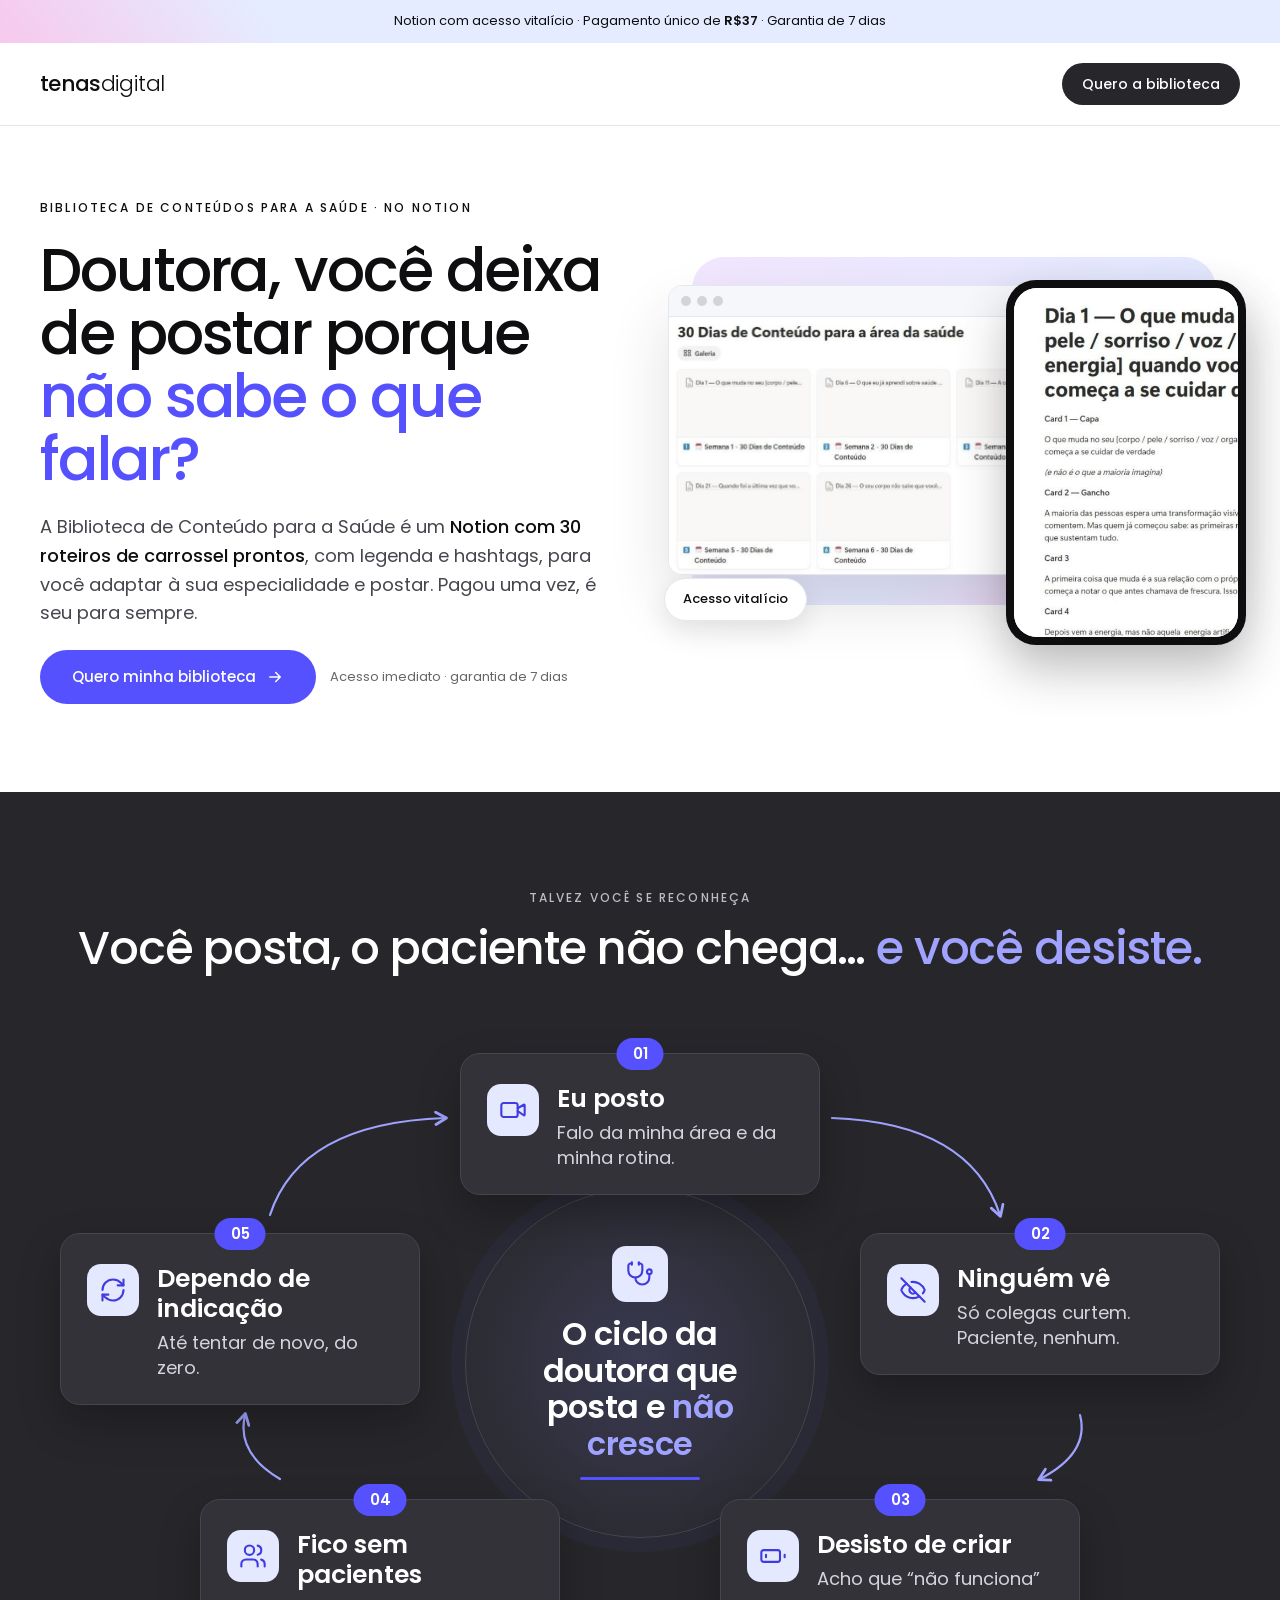
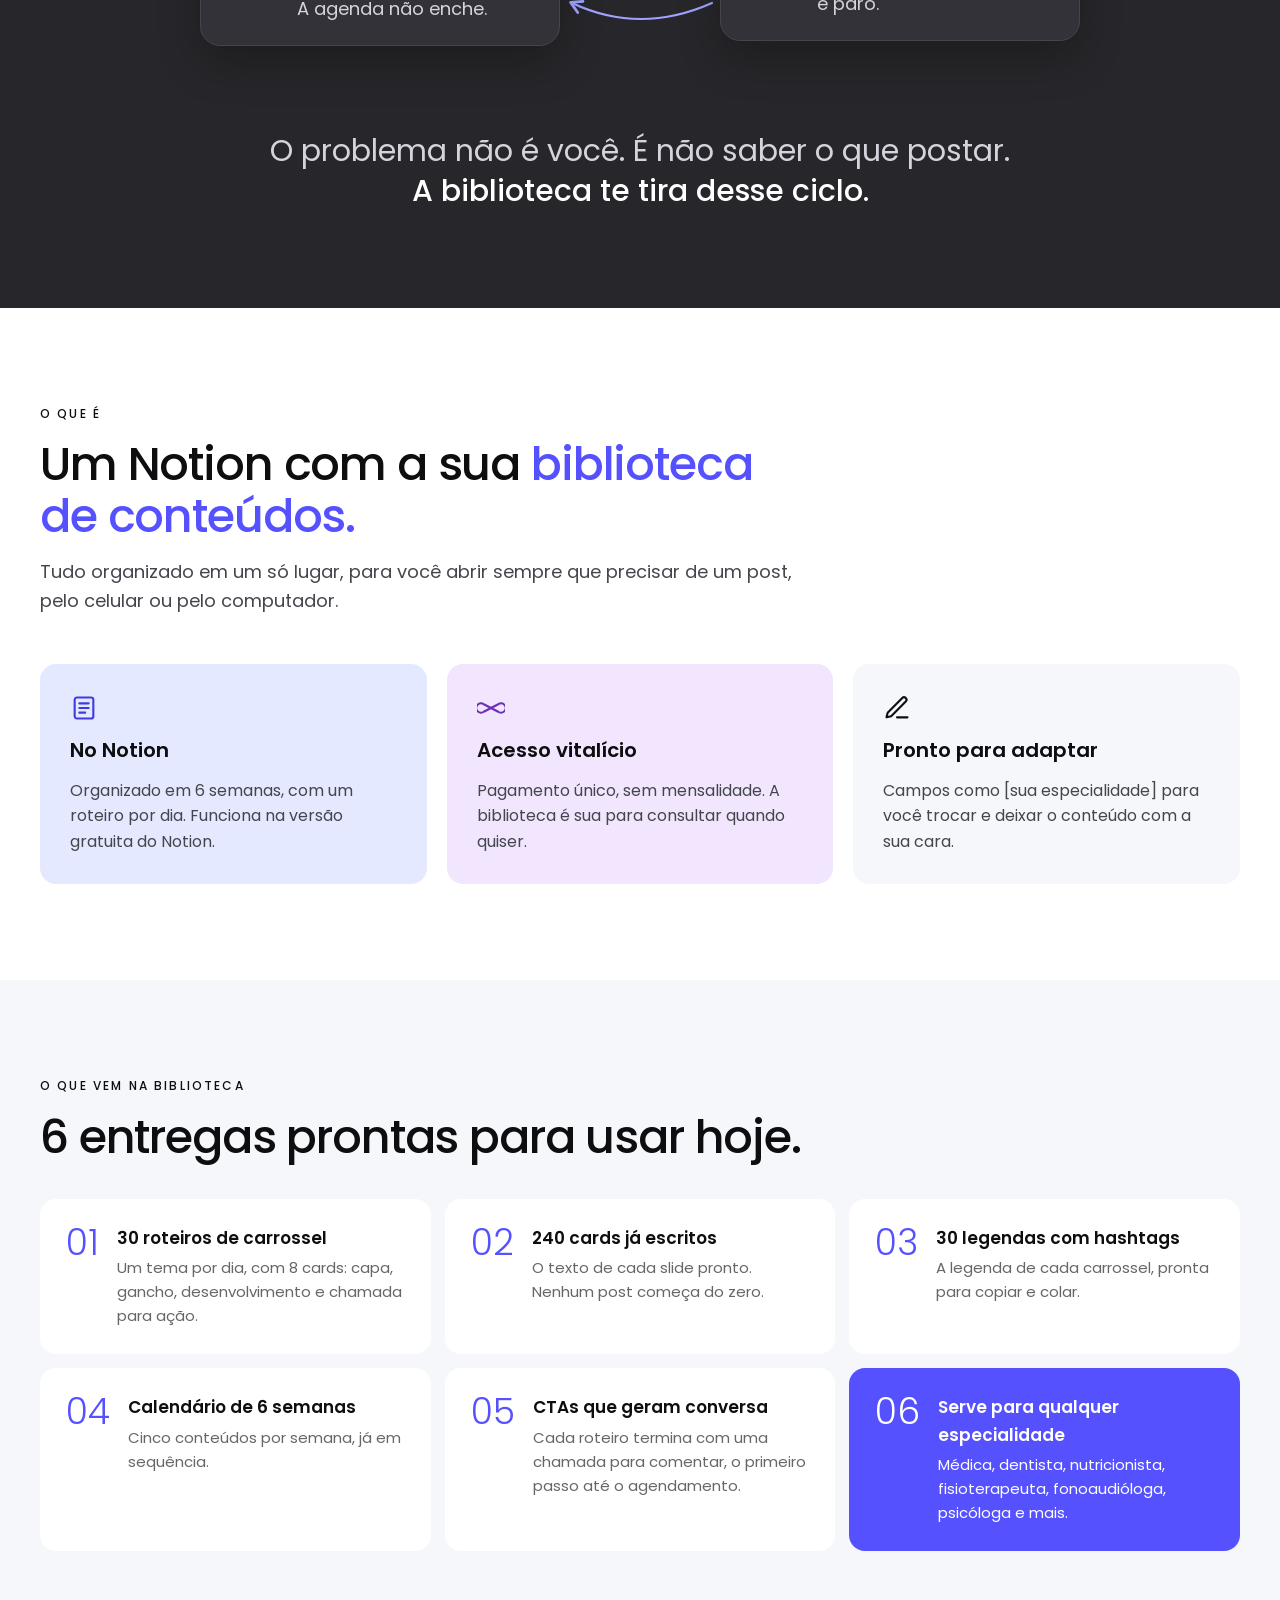
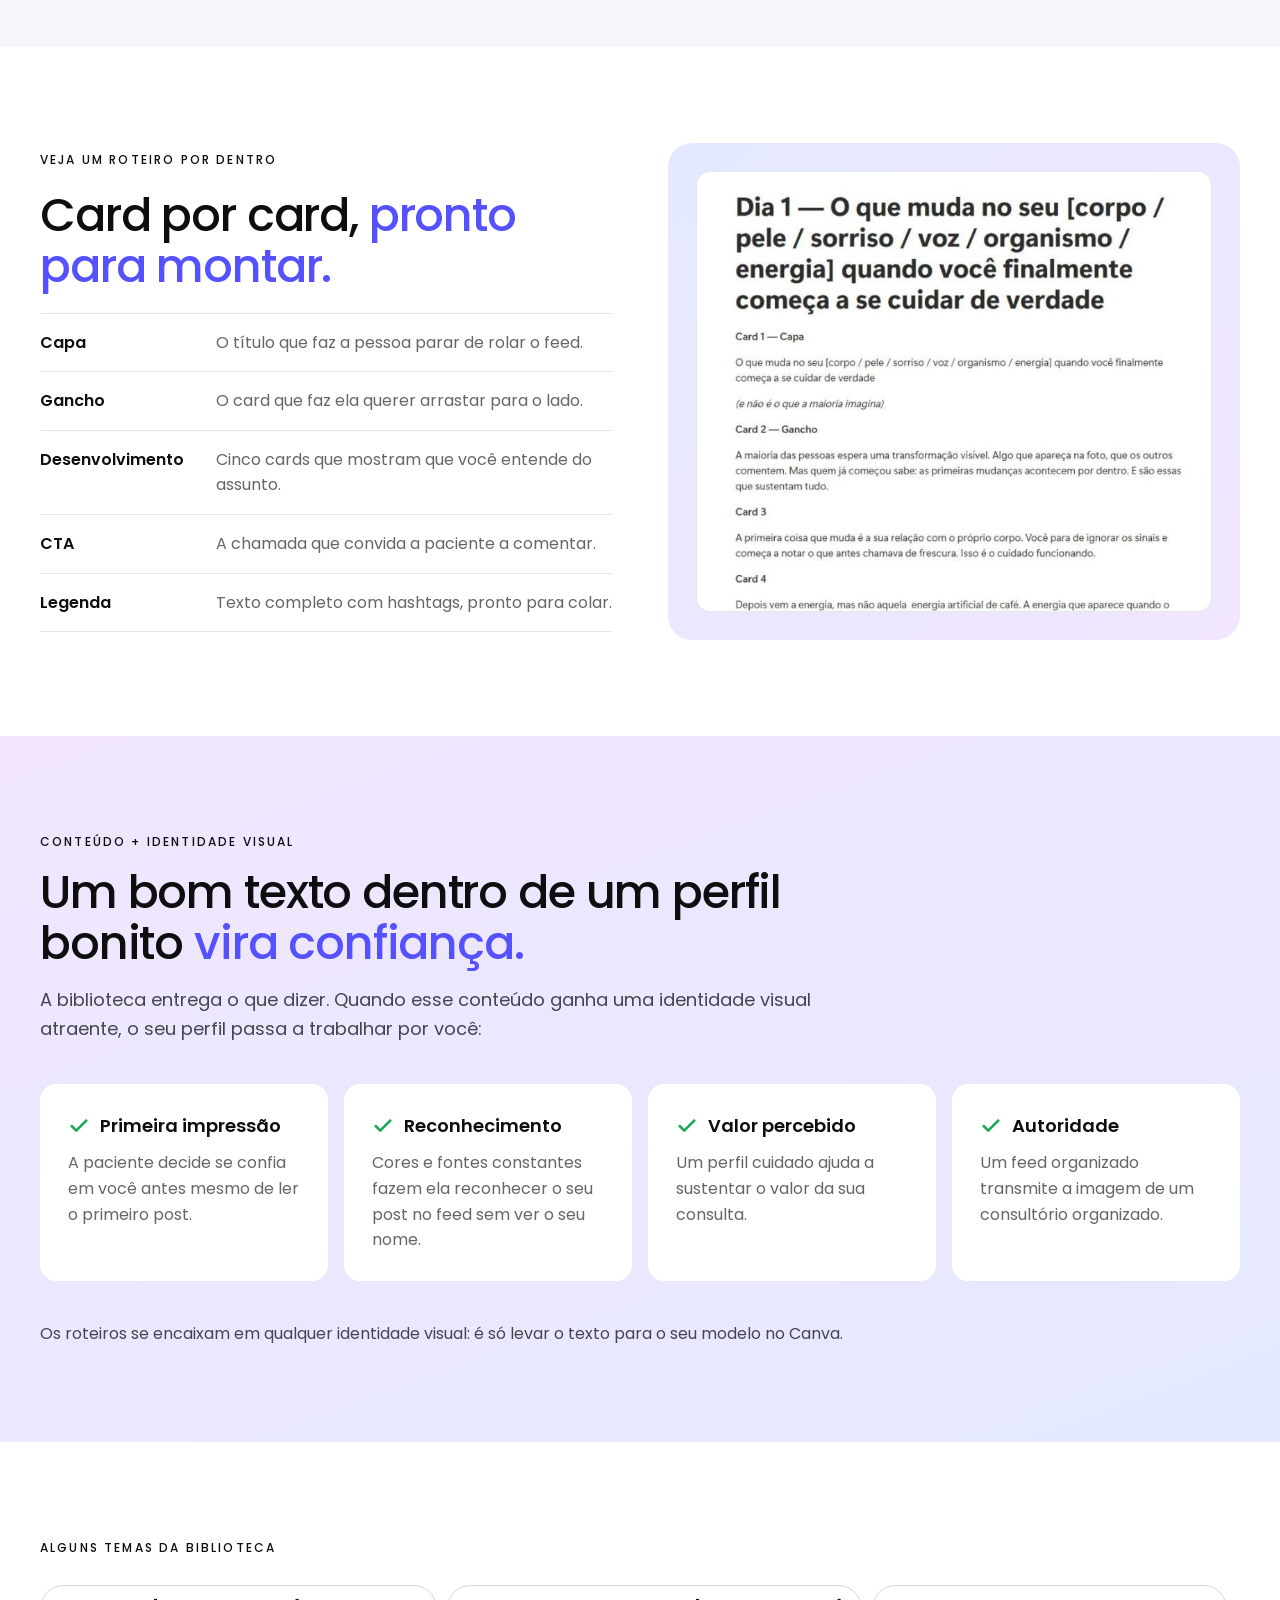
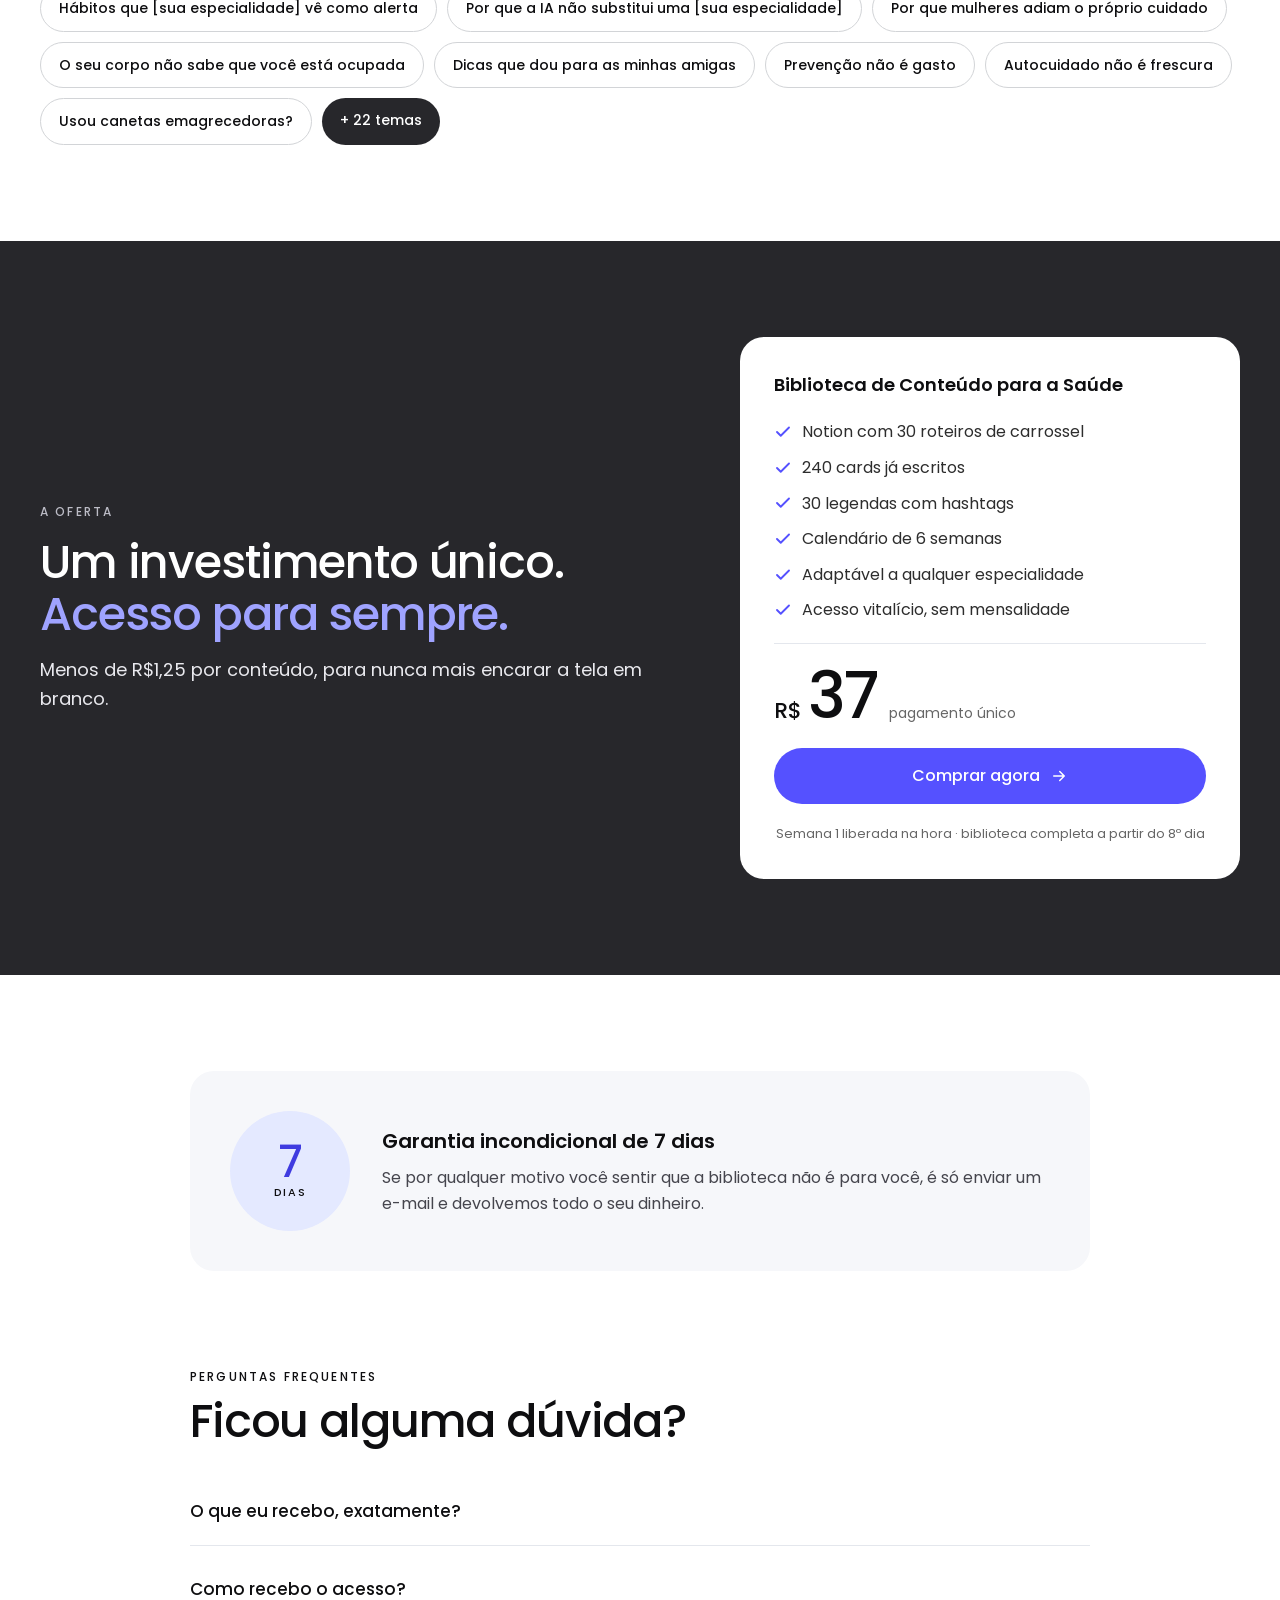
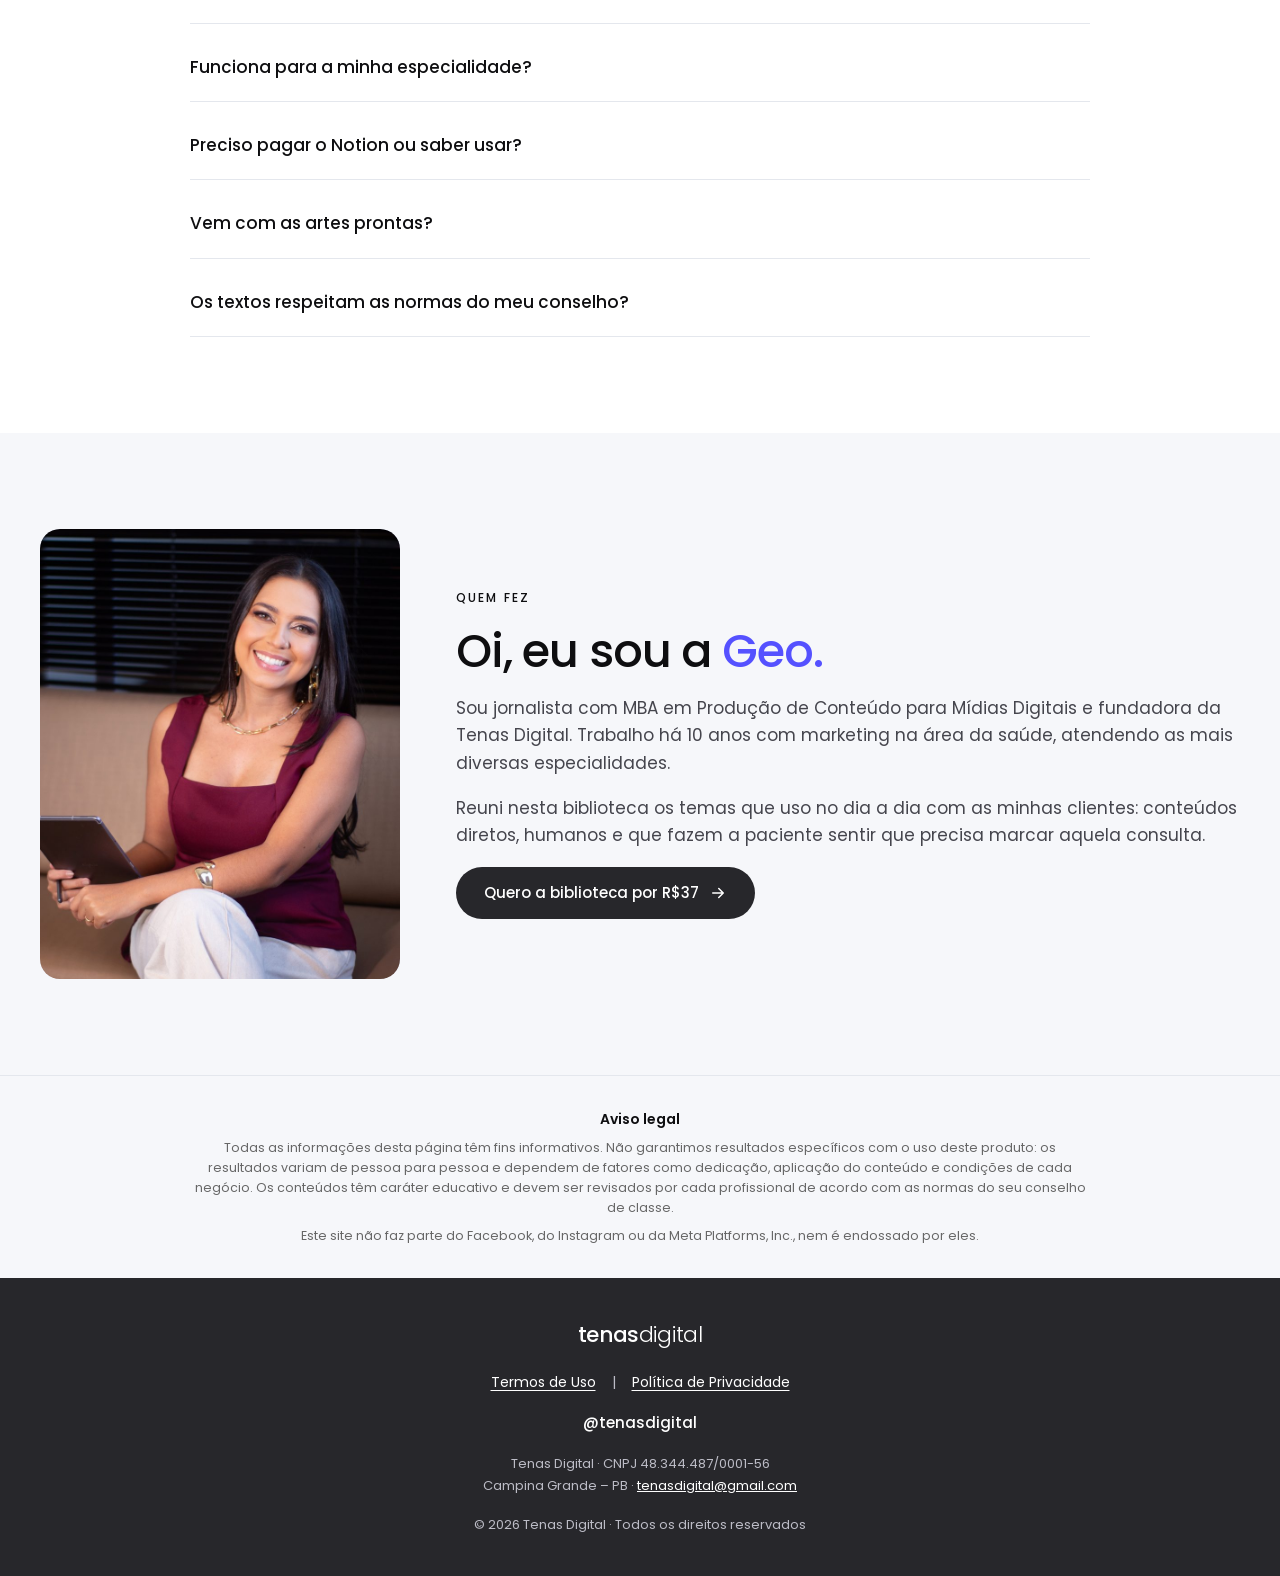
==== biblioteca/index.html @ 612c2310 "Biblioteca: nova seção de dor em ciclo visual Co-Authored-By: Claude Opus 5.5 <noreply@anthropic.com" ====
<!doctype html>
<html lang="pt-BR">
<head>
<meta charset="utf-8">
<meta name="viewport" content="width=device-width, initial-scale=1">
<title>Biblioteca de Conteúdo para a Saúde — Tenas Digital</title>
<meta name="description" content="Notion com 30 roteiros de carrossel prontos, com legenda e hashtags, para profissionais da saúde. Acesso vitalício.">
<meta property="og:title" content="Biblioteca de Conteúdo para a Saúde — Tenas Digital">
<meta property="og:description" content="Notion com 30 roteiros de carrossel prontos, com legenda e hashtags, para profissionais da saúde. Acesso vitalício.">
<meta property="og:image" content="https://tenasdigital.com/biblioteca/img/og.png">
<meta property="og:type" content="website">
<meta property="og:locale" content="pt_BR">
<link rel="icon" href="/assets/favicon.svg" type="image/svg+xml">
<link rel="preconnect" href="https://fonts.gstatic.com" crossorigin>
<link rel="preconnect" href="https://fonts.googleapis.com">
<link href="https://fonts.googleapis.com/css2?family=Poppins:wght@300;400;500;600&display=swap" rel="stylesheet">
<style>
body{margin:0;background:#FFFFFF}
a{color:#0E0E10}a:hover{color:#3F3BE0}
summary{cursor:pointer;list-style:none}
summary::-webkit-details-marker{display:none}
</style>
<style>*,*::before,*::after{box-sizing:border-box} img{max-width:100%} html{scroll-behavior:smooth}</style>
<link rel="canonical" href="https://tenasdigital.com/biblioteca">
<script defer src="/_vercel/insights/script.js"></script>
</head>
<body>
<div style="width: 100%; font-family: Poppins, system-ui, sans-serif; color: #2D2D2D; background: #FFFFFF; line-height: 1.6">

<!-- FAIXA -->
<div style="background: linear-gradient(50deg, #F7C8ED 0, #E5ECFF 220px, #E5ECFF 100%); color: #0E0E10; font-size: 13px; text-align: center; padding: 11px 20px">Notion com acesso vitalício · Pagamento único de <strong style="font-weight: 600">R$37</strong> · Garantia de 7 dias</div>

<!-- TOPO -->
<div style="display: flex; justify-content: center; padding: 20px 20px; border-bottom: 1px solid #E4E7ED">
<div style="width: 100%; max-width: 1200px; display: flex; justify-content: space-between; align-items: center; gap: 16px; flex-wrap: wrap">
<span style="font-size: 1.35rem; color: #0E0E10; letter-spacing: -0.03em"><span style="font-weight: 500">tenas</span><span style="font-weight: 300">digital</span></span>
<a href="#oferta" style="display: inline-flex; align-items: center; min-height: 42px; padding: 0 20px; border-radius: 60px; background: #27272B; color: #FFFFFF; text-decoration: none; font-size: 14px; font-weight: 500">Quero a biblioteca</a>
</div>
</div>

<!-- HERO -->
<div style="display: flex; justify-content: center; padding: 72px 20px 88px">
<div style="width: 100%; max-width: 1200px; display: flex; flex-wrap: wrap; gap: 56px; align-items: center">
<div style="flex: 1 1 480px; min-width: 0; display: flex; flex-direction: column; gap: 22px">
<span style="font-size: 12px; font-weight: 500; letter-spacing: 0.18em; text-transform: uppercase; color: #0E0E10">Biblioteca de conteúdos para a saúde · no Notion</span>
<h1 style="margin: 0; color: #0E0E10; font-weight: 500; font-size: clamp(38px, 5.2vw, 60px); line-height: 1.05; letter-spacing: -0.035em">Doutora, você deixa de postar porque <span style="color: #5551FF">não sabe o que falar?</span></h1>
<p style="margin: 0; font-size: 18px; color: #45454D; max-width: 34em">A Biblioteca de Conteúdo para a Saúde é um <strong style="color: #0E0E10; font-weight: 500">Notion com 30 roteiros de carrossel prontos</strong>, com legenda e hashtags, para você adaptar à sua especialidade e postar. Pagou uma vez, é seu para sempre.</p>
<div style="display: flex; flex-wrap: wrap; gap: 14px; align-items: center">
<a href="#oferta" style="display: inline-flex; align-items: center; justify-content: center; gap: 10px; min-height: 54px; padding: 0 32px; background: #5551FF; color: #FFFFFF; border-radius: 60px; text-decoration: none; font-weight: 500; font-size: 15px">Quero minha biblioteca <svg width="18" height="18" viewBox="0 0 24 24" fill="none" stroke="currentColor" stroke-width="2" stroke-linecap="round" stroke-linejoin="round" aria-hidden="true"><path d="M5 12h14M13 6l6 6-6 6"/></svg></a>
<span style="font-size: 13px; color: #666666">Acesso imediato · garantia de 7 dias</span>
</div>
</div>
<div style="flex: 1 1 480px; min-width: 0; display: flex; justify-content: center">
<div style="position: relative; width: 100%; max-width: 580px; padding: 28px 0 70px">
<div style="position: absolute; inset: 0 24px 40px 24px; border-radius: 32px; background: linear-gradient(135deg, #F1E6FE 0%, #E4E9FF 60%, #F7C8ED 100%)"></div>
<div style="position: relative; margin: 0 0 0 0; background: #FFFFFF; border-radius: 14px; overflow: hidden; border: 1px solid #E4E7ED; box-shadow: 0 30px 60px rgba(39,39,43,0.14)">
<div style="display: flex; gap: 6px; padding: 10px 12px; background: #F6F7FA; border-bottom: 1px solid #E4E7ED"><span style="width: 10px; height: 10px; border-radius: 50%; background: #D2D4D7"></span><span style="width: 10px; height: 10px; border-radius: 50%; background: #D2D4D7"></span><span style="width: 10px; height: 10px; border-radius: 50%; background: #D2D4D7"></span></div>
<img src="/biblioteca/img/notion-galeria.jpg" alt="A biblioteca no Notion, organizada em 6 semanas" style="display: block; width: 100%; height: auto">
</div>
<div style="position: absolute; right: -6px; bottom: 0; width: 42%; background: #0E0E10; border-radius: 30px; padding: 8px; box-shadow: 0 24px 48px rgba(39,39,43,0.3)">
<div style="border-radius: 23px; overflow: hidden; background: #FFFFFF; aspect-ratio: 9 / 14">
<img src="/biblioteca/img/notion-dia1.jpg" alt="Roteiro do Dia 1 aberto no Notion" style="display: block; width: 100%; height: 100%; object-fit: cover; object-position: top left">
</div>
</div>
<span style="position: absolute; left: -4px; bottom: 24px; background: #FFFFFF; border: 1px solid #E4E7ED; border-radius: 60px; padding: 10px 18px; font-size: 13px; font-weight: 500; color: #0E0E10; box-shadow: 0 10px 24px rgba(39,39,43,0.1)">Acesso vitalício</span>
</div>
</div>
</div>
</div>

<!-- DORES -->
<style>
.cy-s{background:#27272B;color:#E9E9EE;display:flex;justify-content:center;padding:96px 20px}
.cy-w{width:100%;max-width:1200px;display:flex;flex-direction:column;align-items:center;gap:48px}
.cy-d{position:relative;width:1200px;height:660px}
.cy-arr{position:absolute;inset:0;width:100%;height:100%;z-index:1}
.cy-circ{position:absolute;left:425px;top:165px;width:350px;height:350px;border-radius:50%;background:radial-gradient(circle,#3a3a52 0%,#2c2c34 70%);border:1px solid #45454D;box-shadow:0 0 0 14px rgba(85,81,255,.06);display:flex;flex-direction:column;align-items:center;justify-content:center;gap:14px;text-align:center}
.cy-ct{font-size:32px;font-weight:600;line-height:1.15;color:#fff;letter-spacing:-.02em;width:250px}
.cy-ct em{font-style:normal;color:#9FA3FF}
.cy-ul{width:120px;height:3px;border-radius:3px;background:#5551FF}
.cy-c{position:absolute;width:360px;background:#323238;border:1px solid #45454D;border-radius:20px;padding:30px 26px 24px;display:flex;gap:18px;box-shadow:0 18px 40px rgba(0,0,0,.25);z-index:2}
.cy-1{left:420px;top:30px}.cy-2{left:820px;top:210px}.cy-3{left:680px;top:476px}.cy-4{left:160px;top:476px}.cy-5{left:20px;top:210px}
.cy-b{position:absolute;top:-16px;left:50%;transform:translateX(-50%);background:#5551FF;color:#fff;font-weight:600;font-size:15px;padding:4px 16px;border-radius:999px}
.cy-ic{flex:0 0 52px;width:52px;height:52px;border-radius:14px;background:#E4E9FF;display:flex;align-items:center;justify-content:center}
.cy-ic svg{width:28px;height:28px;stroke:#3F3BE0;fill:none;stroke-width:1.8;stroke-linecap:round;stroke-linejoin:round}
.cy-t{font-size:25px;font-weight:600;color:#fff;line-height:1.2;margin-bottom:6px}
.cy-x{font-size:18px;color:#D4D4DC;line-height:1.4}
.cy-dn,.cy-loop{display:none}
.cy-p{margin:0;font-size:clamp(22px,2.6vw,30px);max-width:900px;line-height:1.35;color:#D4D4DC;text-align:center}
.cy-p b{color:#fff;font-weight:500}
@media (max-width:1240px){
.cy-d{width:100%;max-width:480px;height:auto;display:flex;flex-direction:column;align-items:stretch}
.cy-arr{display:none}
.cy-circ{position:static;width:auto;height:auto;border-radius:24px;padding:28px 20px;margin-bottom:34px;box-shadow:none}
.cy-ct{width:auto;font-size:26px}
.cy-c{position:relative;left:auto;top:auto;width:auto;padding:28px 20px 22px}
.cy-t{font-size:22px}.cy-x{font-size:17px}
.cy-dn{display:flex;justify-content:center;padding:8px 0 30px}
.cy-dn svg{width:26px;height:26px;stroke:#9FA3FF;fill:none;stroke-width:2;stroke-linecap:round;stroke-linejoin:round}
.cy-loop{display:flex;justify-content:center;align-items:center;gap:8px;color:#9FA3FF;font-size:16px;font-weight:500;margin-top:18px}
}
</style>
<div class="cy-s">
<div class="cy-w">
<div style="display:flex;flex-direction:column;gap:16px;align-items:center;text-align:center">
<span style="font-size:12px;font-weight:500;letter-spacing:.18em;text-transform:uppercase;color:#BCBCC6">Talvez você se reconheça</span>
<h2 style="margin:0;color:#FFFFFF;font-weight:500;font-size:clamp(32px,4.2vw,46px);line-height:1.12;letter-spacing:-.025em">Você posta, o paciente não chega… <span style="color:#9FA3FF">e você desiste.</span></h2>
</div>
<div class="cy-d">
<svg class="cy-arr" viewBox="0 0 1200 660" aria-hidden="true"><defs><marker id="cym" viewBox="0 0 10 10" refX="7" refY="5" markerWidth="7" markerHeight="7" orient="auto"><path d="M1 1L8 5L1 9" fill="none" stroke="#9FA3FF" stroke-width="1.8" stroke-linecap="round" stroke-linejoin="round"/></marker></defs><g fill="none" stroke="#9FA3FF" stroke-width="2.2" stroke-linecap="round" marker-end="url(#cym)"><path d="M792 95 Q930 100 960 192"/><path d="M1040 392 Q1050 430 1000 456"/><path d="M672 580 Q600 612 532 580"/><path d="M240 456 Q196 430 205 392"/><path d="M230 192 Q260 100 405 95"/></g></svg>
<div class="cy-circ"><div class="cy-ic" style="width:56px;height:56px;flex:none"><svg viewBox="0 0 24 24" aria-hidden="true"><path d="M11 2v2"/><path d="M5 2v2"/><path d="M5 3H4a2 2 0 0 0-2 2v4a6 6 0 0 0 12 0V5a2 2 0 0 0-2-2h-1"/><path d="M8 15a6 6 0 0 0 12 0v-3"/><circle cx="20" cy="10" r="2"/></svg></div><div class="cy-ct">O ciclo da doutora que posta e <em>não cresce</em></div><div class="cy-ul"></div></div>
<div class="cy-c cy-1"><span class="cy-b">01</span><div class="cy-ic"><svg viewBox="0 0 24 24" aria-hidden="true"><path d="m16 13 5.2 3.5a.5.5 0 0 0 .8-.4V7.9a.5.5 0 0 0-.8-.4L16 10.5"/><rect x="2" y="6" width="14" height="12" rx="2"/></svg></div><div><div class="cy-t">Eu posto</div><div class="cy-x">Falo da minha área e da minha rotina.</div></div></div><div class="cy-dn" aria-hidden="true"><svg viewBox="0 0 24 24"><path d="M12 5v14M6 13l6 6 6-6"/></svg></div><div class="cy-c cy-2"><span class="cy-b">02</span><div class="cy-ic"><svg viewBox="0 0 24 24" aria-hidden="true"><path d="M10.7 5.1a10.7 10.7 0 0 1 11.2 6.6 1 1 0 0 1 0 .7 10.7 10.7 0 0 1-1.4 2.5"/><path d="M14.1 14.2a3 3 0 0 1-4.3-4.3"/><path d="M17.5 17.5a10.8 10.8 0 0 1-15.4-5.2 1 1 0 0 1 0-.7 10.8 10.8 0 0 1 4.4-5.1"/><path d="m2 2 20 20"/></svg></div><div><div class="cy-t">Ninguém vê</div><div class="cy-x">Só colegas curtem. Paciente, nenhum.</div></div></div><div class="cy-dn" aria-hidden="true"><svg viewBox="0 0 24 24"><path d="M12 5v14M6 13l6 6 6-6"/></svg></div><div class="cy-c cy-3"><span class="cy-b">03</span><div class="cy-ic"><svg viewBox="0 0 24 24" aria-hidden="true"><rect width="16" height="10" x="2" y="7" rx="2"/><line x1="22" x2="22" y1="11" y2="13"/><line x1="6" x2="6" y1="11" y2="13"/></svg></div><div><div class="cy-t">Desisto de criar</div><div class="cy-x">Acho que “não funciona” e paro.</div></div></div><div class="cy-dn" aria-hidden="true"><svg viewBox="0 0 24 24"><path d="M12 5v14M6 13l6 6 6-6"/></svg></div><div class="cy-c cy-4"><span class="cy-b">04</span><div class="cy-ic"><svg viewBox="0 0 24 24" aria-hidden="true"><path d="M16 21v-2a4 4 0 0 0-4-4H6a4 4 0 0 0-4 4v2"/><circle cx="9" cy="7" r="4"/><path d="M22 21v-2a4 4 0 0 0-3-3.9"/><path d="M16 3.1a4 4 0 0 1 0 7.8"/></svg></div><div><div class="cy-t">Fico sem pacientes</div><div class="cy-x">A agenda não enche.</div></div></div><div class="cy-dn" aria-hidden="true"><svg viewBox="0 0 24 24"><path d="M12 5v14M6 13l6 6 6-6"/></svg></div><div class="cy-c cy-5"><span class="cy-b">05</span><div class="cy-ic"><svg viewBox="0 0 24 24" aria-hidden="true"><path d="M3 12a9 9 0 0 1 9-9 9.8 9.8 0 0 1 6.7 2.7L21 8"/><path d="M21 3v5h-5"/><path d="M21 12a9 9 0 0 1-9 9 9.8 9.8 0 0 1-6.7-2.7L3 16"/><path d="M8 16H3v5"/></svg></div><div><div class="cy-t">Dependo de indicação</div><div class="cy-x">Até tentar de novo, do zero.</div></div></div>
<div class="cy-loop"><svg width="18" height="18" viewBox="0 0 24 24" fill="none" stroke="#9FA3FF" stroke-width="2" stroke-linecap="round" stroke-linejoin="round" aria-hidden="true"><path d="M3 12a9 9 0 1 0 3-6.7L3 8"/><path d="M3 3v5h5"/></svg>E o ciclo recomeça</div>
</div>
<p class="cy-p">O problema não é você. É não saber o que postar.<br><b>A biblioteca te tira desse ciclo.</b></p>
</div>
</div>

<!-- O QUE É -->
<div style="display: flex; justify-content: center; padding: 96px 20px">
<div style="width: 100%; max-width: 1200px; display: flex; flex-direction: column; gap: 48px">
<div style="display: flex; flex-direction: column; gap: 16px; max-width: 760px">
<span style="font-size: 12px; font-weight: 500; letter-spacing: 0.18em; text-transform: uppercase; color: #0E0E10">O que é</span>
<h2 style="margin: 0; color: #0E0E10; font-weight: 500; font-size: clamp(32px, 4.2vw, 46px); line-height: 1.12; letter-spacing: -0.025em">Um Notion com a sua <span style="color: #5551FF">biblioteca de conteúdos.</span></h2>
<p style="margin: 0; font-size: 18px; color: #45454D">Tudo organizado em um só lugar, para você abrir sempre que precisar de um post, pelo celular ou pelo computador.</p>
</div>
<div style="display: grid; grid-template-columns: repeat(auto-fit, minmax(260px, 1fr)); gap: 20px">
<div style="background: #E4E9FF; border-radius: 16px; padding: 30px; display: flex; flex-direction: column; gap: 12px">
<svg width="28" height="28" viewBox="0 0 24 24" fill="none" stroke="#3F3BE0" stroke-width="1.8" stroke-linecap="round" stroke-linejoin="round" aria-hidden="true"><rect x="4" y="3" width="16" height="18" rx="2"/><path d="M8 8h8M8 12h8M8 16h5"/></svg>
<span style="font-size: 20px; font-weight: 600; color: #0E0E10">No Notion</span>
<span style="color: #45454D">Organizado em 6 semanas, com um roteiro por dia. Funciona na versão gratuita do Notion.</span>
</div>
<div style="background: #F1E6FE; border-radius: 16px; padding: 30px; display: flex; flex-direction: column; gap: 12px">
<svg width="28" height="28" viewBox="0 0 24 24" fill="none" stroke="#6D2FB7" stroke-width="1.8" stroke-linecap="round" stroke-linejoin="round" aria-hidden="true"><path d="M18.2 8.8a4 4 0 1 1 0 6.4L12 12l-6.2 3.2a4 4 0 1 1 0-6.4L12 12z"/></svg>
<span style="font-size: 20px; font-weight: 600; color: #0E0E10">Acesso vitalício</span>
<span style="color: #45454D">Pagamento único, sem mensalidade. A biblioteca é sua para consultar quando quiser.</span>
</div>
<div style="background: #F6F7FA; border-radius: 16px; padding: 30px; display: flex; flex-direction: column; gap: 12px">
<svg width="28" height="28" viewBox="0 0 24 24" fill="none" stroke="#0E0E10" stroke-width="1.8" stroke-linecap="round" stroke-linejoin="round" aria-hidden="true"><path d="M12 20h9"/><path d="M16.5 3.5a2.1 2.1 0 0 1 3 3L7 19l-4 1 1-4z"/></svg>
<span style="font-size: 20px; font-weight: 600; color: #0E0E10">Pronto para adaptar</span>
<span style="color: #45454D">Campos como [sua especialidade] para você trocar e deixar o conteúdo com a sua cara.</span>
</div>
</div>
</div>
</div>

<!-- O QUE VEM -->
<div style="background: #F6F7FA; display: flex; justify-content: center; padding: 96px 20px">
<div style="width: 100%; max-width: 1200px; display: flex; flex-direction: column; gap: 36px">
<div style="display: flex; flex-direction: column; gap: 16px">
<span style="font-size: 12px; font-weight: 500; letter-spacing: 0.18em; text-transform: uppercase; color: #0E0E10">O que vem na biblioteca</span>
<h2 style="margin: 0; color: #0E0E10; font-weight: 500; font-size: clamp(32px, 4.2vw, 46px); line-height: 1.12; letter-spacing: -0.025em">6 entregas prontas para usar hoje.</h2>
</div>
<div style="display: grid; grid-template-columns: repeat(auto-fit, minmax(320px, 1fr)); gap: 14px">
<div style="background: #FFFFFF; border-radius: 16px; padding: 26px; display: flex; gap: 18px"><span style="font-size: 36px; font-weight: 300; color: #5551FF; line-height: 1">01</span><div style="display: flex; flex-direction: column; gap: 4px"><span style="font-weight: 600; color: #0E0E10; font-size: 17px">30 roteiros de carrossel</span><span style="color: #666666; font-size: 15px">Um tema por dia, com 8 cards: capa, gancho, desenvolvimento e chamada para ação.</span></div></div>
<div style="background: #FFFFFF; border-radius: 16px; padding: 26px; display: flex; gap: 18px"><span style="font-size: 36px; font-weight: 300; color: #5551FF; line-height: 1">02</span><div style="display: flex; flex-direction: column; gap: 4px"><span style="font-weight: 600; color: #0E0E10; font-size: 17px">240 cards já escritos</span><span style="color: #666666; font-size: 15px">O texto de cada slide pronto. Nenhum post começa do zero.</span></div></div>
<div style="background: #FFFFFF; border-radius: 16px; padding: 26px; display: flex; gap: 18px"><span style="font-size: 36px; font-weight: 300; color: #5551FF; line-height: 1">03</span><div style="display: flex; flex-direction: column; gap: 4px"><span style="font-weight: 600; color: #0E0E10; font-size: 17px">30 legendas com hashtags</span><span style="color: #666666; font-size: 15px">A legenda de cada carrossel, pronta para copiar e colar.</span></div></div>
<div style="background: #FFFFFF; border-radius: 16px; padding: 26px; display: flex; gap: 18px"><span style="font-size: 36px; font-weight: 300; color: #5551FF; line-height: 1">04</span><div style="display: flex; flex-direction: column; gap: 4px"><span style="font-weight: 600; color: #0E0E10; font-size: 17px">Calendário de 6 semanas</span><span style="color: #666666; font-size: 15px">Cinco conteúdos por semana, já em sequência.</span></div></div>
<div style="background: #FFFFFF; border-radius: 16px; padding: 26px; display: flex; gap: 18px"><span style="font-size: 36px; font-weight: 300; color: #5551FF; line-height: 1">05</span><div style="display: flex; flex-direction: column; gap: 4px"><span style="font-weight: 600; color: #0E0E10; font-size: 17px">CTAs que geram conversa</span><span style="color: #666666; font-size: 15px">Cada roteiro termina com uma chamada para comentar, o primeiro passo até o agendamento.</span></div></div>
<div style="background: #5551FF; border-radius: 16px; padding: 26px; display: flex; gap: 18px"><span style="font-size: 36px; font-weight: 300; color: #FFFFFF; line-height: 1">06</span><div style="display: flex; flex-direction: column; gap: 4px"><span style="font-weight: 600; color: #FFFFFF; font-size: 17px">Serve para qualquer especialidade</span><span style="color: #FFFFFF; font-size: 15px">Médica, dentista, nutricionista, fisioterapeuta, fonoaudióloga, psicóloga e mais.</span></div></div>
</div>
</div>
</div>

<!-- POR DENTRO -->
<div style="display: flex; justify-content: center; padding: 96px 20px">
<div style="width: 100%; max-width: 1200px; display: flex; flex-wrap: wrap; gap: 56px; align-items: center">
<div style="flex: 1 1 420px; min-width: 0; display: flex; flex-direction: column; gap: 20px">
<span style="font-size: 12px; font-weight: 500; letter-spacing: 0.18em; text-transform: uppercase; color: #0E0E10">Veja um roteiro por dentro</span>
<h2 style="margin: 0; color: #0E0E10; font-weight: 500; font-size: clamp(32px, 4.2vw, 46px); line-height: 1.12; letter-spacing: -0.025em">Card por card, <span style="color: #5551FF">pronto para montar.</span></h2>
<div style="display: flex; flex-direction: column; border-top: 1px solid #E4E7ED">
<div style="display: flex; gap: 16px; padding: 16px 0; border-bottom: 1px solid #E4E7ED"><span style="font-weight: 600; color: #0E0E10; flex: 0 0 160px">Capa</span><span style="color: #666666">O título que faz a pessoa parar de rolar o feed.</span></div>
<div style="display: flex; gap: 16px; padding: 16px 0; border-bottom: 1px solid #E4E7ED"><span style="font-weight: 600; color: #0E0E10; flex: 0 0 160px">Gancho</span><span style="color: #666666">O card que faz ela querer arrastar para o lado.</span></div>
<div style="display: flex; gap: 16px; padding: 16px 0; border-bottom: 1px solid #E4E7ED"><span style="font-weight: 600; color: #0E0E10; flex: 0 0 160px">Desenvolvimento</span><span style="color: #666666">Cinco cards que mostram que você entende do assunto.</span></div>
<div style="display: flex; gap: 16px; padding: 16px 0; border-bottom: 1px solid #E4E7ED"><span style="font-weight: 600; color: #0E0E10; flex: 0 0 160px">CTA</span><span style="color: #666666">A chamada que convida a paciente a comentar.</span></div>
<div style="display: flex; gap: 16px; padding: 16px 0; border-bottom: 1px solid #E4E7ED"><span style="font-weight: 600; color: #0E0E10; flex: 0 0 160px">Legenda</span><span style="color: #666666">Texto completo com hashtags, pronto para colar.</span></div>
</div>
</div>
<div style="flex: 1 1 420px; min-width: 0; background: linear-gradient(135deg, #E4E9FF 0%, #F1E6FE 100%); border-radius: 24px; padding: 28px">
<div style="background: #FFFFFF; border-radius: 14px; overflow: hidden; border: 1px solid #E4E7ED; max-height: 460px">
<img src="/biblioteca/img/notion-dia1.jpg" alt="Roteiro do Dia 1 com capa, gancho e cards" style="display: block; width: 100%; height: auto">
</div>
</div>
</div>
</div>

<!-- IDENTIDADE VISUAL -->
<div style="background: linear-gradient(160deg, #F1E6FE 0%, #E4E9FF 100%); display: flex; justify-content: center; padding: 96px 20px">
<div style="width: 100%; max-width: 1200px; display: flex; flex-direction: column; gap: 40px">
<div style="display: flex; flex-direction: column; gap: 16px; max-width: 820px">
<span style="font-size: 12px; font-weight: 500; letter-spacing: 0.18em; text-transform: uppercase; color: #0E0E10">Conteúdo + identidade visual</span>
<h2 style="margin: 0; color: #0E0E10; font-weight: 500; font-size: clamp(32px, 4.2vw, 46px); line-height: 1.12; letter-spacing: -0.025em">Um bom texto dentro de um perfil bonito <span style="color: #5551FF">vira confiança.</span></h2>
<p style="margin: 0; font-size: 18px; color: #45454D">A biblioteca entrega o que dizer. Quando esse conteúdo ganha uma identidade visual atraente, o seu perfil passa a trabalhar por você:</p>
</div>
<div style="display: grid; grid-template-columns: repeat(auto-fit, minmax(250px, 1fr)); gap: 16px">
<div style="background: #FFFFFF; border-radius: 16px; padding: 28px; display: flex; flex-direction: column; gap: 10px"><span style="display: flex; gap: 10px; align-items: center; font-weight: 600; color: #0E0E10; font-size: 18px"><svg width="22" height="22" viewBox="0 0 24 24" fill="none" stroke="#1FA855" stroke-width="2.8" stroke-linecap="round" stroke-linejoin="round" aria-hidden="true" style="flex: none"><path d="M20 6L9 17l-5-5"/></svg>Primeira impressão</span><span style="color: #666666">A paciente decide se confia em você antes mesmo de ler o primeiro post.</span></div>
<div style="background: #FFFFFF; border-radius: 16px; padding: 28px; display: flex; flex-direction: column; gap: 10px"><span style="display: flex; gap: 10px; align-items: center; font-weight: 600; color: #0E0E10; font-size: 18px"><svg width="22" height="22" viewBox="0 0 24 24" fill="none" stroke="#1FA855" stroke-width="2.8" stroke-linecap="round" stroke-linejoin="round" aria-hidden="true" style="flex: none"><path d="M20 6L9 17l-5-5"/></svg>Reconhecimento</span><span style="color: #666666">Cores e fontes constantes fazem ela reconhecer o seu post no feed sem ver o seu nome.</span></div>
<div style="background: #FFFFFF; border-radius: 16px; padding: 28px; display: flex; flex-direction: column; gap: 10px"><span style="display: flex; gap: 10px; align-items: center; font-weight: 600; color: #0E0E10; font-size: 18px"><svg width="22" height="22" viewBox="0 0 24 24" fill="none" stroke="#1FA855" stroke-width="2.8" stroke-linecap="round" stroke-linejoin="round" aria-hidden="true" style="flex: none"><path d="M20 6L9 17l-5-5"/></svg>Valor percebido</span><span style="color: #666666">Um perfil cuidado ajuda a sustentar o valor da sua consulta.</span></div>
<div style="background: #FFFFFF; border-radius: 16px; padding: 28px; display: flex; flex-direction: column; gap: 10px"><span style="display: flex; gap: 10px; align-items: center; font-weight: 600; color: #0E0E10; font-size: 18px"><svg width="22" height="22" viewBox="0 0 24 24" fill="none" stroke="#1FA855" stroke-width="2.8" stroke-linecap="round" stroke-linejoin="round" aria-hidden="true" style="flex: none"><path d="M20 6L9 17l-5-5"/></svg>Autoridade</span><span style="color: #666666">Um feed organizado transmite a imagem de um consultório organizado.</span></div>
</div>
<p style="margin: 0; color: #45454D">Os roteiros se encaixam em qualquer identidade visual: é só levar o texto para o seu modelo no Canva.</p>
</div>
</div>

<!-- TEMAS -->
<div style="display: flex; justify-content: center; padding: 96px 20px">
<div style="width: 100%; max-width: 1200px; display: flex; flex-direction: column; gap: 28px">
<span style="font-size: 12px; font-weight: 500; letter-spacing: 0.18em; text-transform: uppercase; color: #0E0E10">Alguns temas da biblioteca</span>
<div style="display: flex; flex-wrap: wrap; gap: 10px">
<span style="border: 1px solid #D2D4D7; border-radius: 60px; padding: 11px 18px; font-size: 14px; font-weight: 500; color: #0E0E10">Hábitos que [sua especialidade] vê como alerta</span>
<span style="border: 1px solid #D2D4D7; border-radius: 60px; padding: 11px 18px; font-size: 14px; font-weight: 500; color: #0E0E10">Por que a IA não substitui uma [sua especialidade]</span>
<span style="border: 1px solid #D2D4D7; border-radius: 60px; padding: 11px 18px; font-size: 14px; font-weight: 500; color: #0E0E10">Por que mulheres adiam o próprio cuidado</span>
<span style="border: 1px solid #D2D4D7; border-radius: 60px; padding: 11px 18px; font-size: 14px; font-weight: 500; color: #0E0E10">O seu corpo não sabe que você está ocupada</span>
<span style="border: 1px solid #D2D4D7; border-radius: 60px; padding: 11px 18px; font-size: 14px; font-weight: 500; color: #0E0E10">Dicas que dou para as minhas amigas</span>
<span style="border: 1px solid #D2D4D7; border-radius: 60px; padding: 11px 18px; font-size: 14px; font-weight: 500; color: #0E0E10">Prevenção não é gasto</span>
<span style="border: 1px solid #D2D4D7; border-radius: 60px; padding: 11px 18px; font-size: 14px; font-weight: 500; color: #0E0E10">Autocuidado não é frescura</span>
<span style="border: 1px solid #D2D4D7; border-radius: 60px; padding: 11px 18px; font-size: 14px; font-weight: 500; color: #0E0E10">Usou canetas emagrecedoras?</span>
<span style="background: #27272B; border-radius: 60px; padding: 11px 18px; font-size: 14px; font-weight: 500; color: #FFFFFF">+ 22 temas</span>
</div>
</div>
</div>

<!-- OFERTA -->
<div id="oferta" style="background: #27272B; display: flex; justify-content: center; padding: 96px 20px">
<div style="width: 100%; max-width: 1200px; display: flex; flex-wrap: wrap; gap: 48px; align-items: center">
<div style="flex: 1 1 420px; min-width: 0; display: flex; flex-direction: column; gap: 16px; color: #E9E9EE">
<span style="font-size: 12px; font-weight: 500; letter-spacing: 0.18em; text-transform: uppercase; color: #BCBCC6">A oferta</span>
<h2 style="margin: 0; color: #FFFFFF; font-weight: 500; font-size: clamp(32px, 4.2vw, 46px); line-height: 1.12; letter-spacing: -0.025em">Um investimento único. <span style="color: #9FA3FF">Acesso para sempre.</span></h2>
<p style="margin: 0; font-size: 18px">Menos de R$1,25 por conteúdo, para nunca mais encarar a tela em branco.</p>
</div>
<div style="flex: 1 1 420px; min-width: 0; max-width: 500px; background: #FFFFFF; border-radius: 24px; padding: 34px; display: flex; flex-direction: column; gap: 20px">
<span style="font-weight: 600; color: #0E0E10; font-size: 18px">Biblioteca de Conteúdo para a Saúde</span>
<div style="display: flex; flex-direction: column; gap: 10px; color: #2D2D2D">
<span style="display: flex; gap: 10px; align-items: center"><svg width="18" height="18" viewBox="0 0 24 24" fill="none" stroke="#5551FF" stroke-width="2.5" stroke-linecap="round" stroke-linejoin="round" aria-hidden="true"><path d="M20 6L9 17l-5-5"/></svg>Notion com 30 roteiros de carrossel</span>
<span style="display: flex; gap: 10px; align-items: center"><svg width="18" height="18" viewBox="0 0 24 24" fill="none" stroke="#5551FF" stroke-width="2.5" stroke-linecap="round" stroke-linejoin="round" aria-hidden="true"><path d="M20 6L9 17l-5-5"/></svg>240 cards já escritos</span>
<span style="display: flex; gap: 10px; align-items: center"><svg width="18" height="18" viewBox="0 0 24 24" fill="none" stroke="#5551FF" stroke-width="2.5" stroke-linecap="round" stroke-linejoin="round" aria-hidden="true"><path d="M20 6L9 17l-5-5"/></svg>30 legendas com hashtags</span>
<span style="display: flex; gap: 10px; align-items: center"><svg width="18" height="18" viewBox="0 0 24 24" fill="none" stroke="#5551FF" stroke-width="2.5" stroke-linecap="round" stroke-linejoin="round" aria-hidden="true"><path d="M20 6L9 17l-5-5"/></svg>Calendário de 6 semanas</span>
<span style="display: flex; gap: 10px; align-items: center"><svg width="18" height="18" viewBox="0 0 24 24" fill="none" stroke="#5551FF" stroke-width="2.5" stroke-linecap="round" stroke-linejoin="round" aria-hidden="true"><path d="M20 6L9 17l-5-5"/></svg>Adaptável a qualquer especialidade</span>
<span style="display: flex; gap: 10px; align-items: center"><svg width="18" height="18" viewBox="0 0 24 24" fill="none" stroke="#5551FF" stroke-width="2.5" stroke-linecap="round" stroke-linejoin="round" aria-hidden="true"><path d="M20 6L9 17l-5-5"/></svg>Acesso vitalício, sem mensalidade</span>
</div>
<div style="border-top: 1px solid #E4E7ED; padding-top: 20px; display: flex; align-items: baseline; gap: 6px; color: #0E0E10"><span style="font-size: 22px; font-weight: 500">R$</span><span style="font-size: 64px; font-weight: 500; line-height: 1; letter-spacing: -0.04em">37</span><span style="font-size: 14px; color: #666666; padding-left: 6px">pagamento único</span></div>
<a href="https://pay.kiwify.com.br/oAnJ6KC" style="display: flex; align-items: center; justify-content: center; gap: 10px; min-height: 56px; background: #5551FF; color: #FFFFFF; border-radius: 60px; text-decoration: none; font-weight: 500; font-size: 16px">Comprar agora <svg width="18" height="18" viewBox="0 0 24 24" fill="none" stroke="currentColor" stroke-width="2" stroke-linecap="round" stroke-linejoin="round" aria-hidden="true"><path d="M5 12h14M13 6l6 6-6 6"/></svg></a>
<span style="font-size: 13px; color: #666666; text-align: center">Semana 1 liberada na hora · biblioteca completa a partir do 8º dia</span>
</div>
</div>
</div>

<!-- GARANTIA -->
<div style="display: flex; justify-content: center; padding: 96px 20px 48px">
<div style="width: 100%; max-width: 900px; background: #F6F7FA; border-radius: 24px; padding: 40px; box-sizing: border-box; display: flex; flex-wrap: wrap; gap: 32px; align-items: center">
<div style="width: 120px; height: 120px; border-radius: 50%; background: #E4E9FF; display: flex; flex-direction: column; align-items: center; justify-content: center; flex: none">
<span style="font-size: 44px; font-weight: 500; line-height: 1; color: #3F3BE0">7</span>
<span style="font-size: 11px; font-weight: 500; letter-spacing: 0.14em; text-transform: uppercase; color: #0E0E10">dias</span>
</div>
<div style="flex: 1 1 360px; display: flex; flex-direction: column; gap: 8px">
<span style="font-weight: 600; font-size: 20px; color: #0E0E10">Garantia incondicional de 7 dias</span>
<span style="color: #45454D">Se por qualquer motivo você sentir que a biblioteca não é para você, é só enviar um e-mail e devolvemos todo o seu dinheiro.</span>
</div>
</div>
</div>

<!-- FAQ -->
<div style="display: flex; justify-content: center; padding: 48px 20px 96px">
<div style="width: 100%; max-width: 900px; display: flex; flex-direction: column; gap: 10px">
<span style="font-size: 12px; font-weight: 500; letter-spacing: 0.18em; text-transform: uppercase; color: #0E0E10">Perguntas frequentes</span>
<h2 style="margin: 0 0 20px; color: #0E0E10; font-weight: 500; font-size: clamp(32px, 4.2vw, 46px); line-height: 1.12; letter-spacing: -0.025em">Ficou alguma dúvida?</h2>
<details style="border-bottom: 1px solid #E4E7ED; padding: 20px 0">
<summary style="font-weight: 500; color: #0E0E10; font-size: 17px">O que eu recebo, exatamente?</summary>
<p style="margin: 12px 0 0; color: #45454D">Um Notion com a biblioteca de conteúdos: 30 roteiros de carrossel com legenda e hashtags, organizados em 6 semanas. O acesso é vitalício.</p>
</details>
<details style="border-bottom: 1px solid #E4E7ED; padding: 20px 0">
<summary style="font-weight: 500; color: #0E0E10; font-size: 17px">Como recebo o acesso?</summary>
<p style="margin: 12px 0 0; color: #45454D">Por e-mail, assim que o pagamento é confirmado. A semana 1 fica disponível na hora, e a biblioteca completa a partir do 8º dia.</p>
</details>
<details style="border-bottom: 1px solid #E4E7ED; padding: 20px 0">
<summary style="font-weight: 500; color: #0E0E10; font-size: 17px">Funciona para a minha especialidade?</summary>
<p style="margin: 12px 0 0; color: #45454D">Sim. Os roteiros trazem campos entre colchetes para você trocar pela sua especialidade e pela área do corpo que você trata.</p>
</details>
<details style="border-bottom: 1px solid #E4E7ED; padding: 20px 0">
<summary style="font-weight: 500; color: #0E0E10; font-size: 17px">Preciso pagar o Notion ou saber usar?</summary>
<p style="margin: 12px 0 0; color: #45454D">Não. A versão gratuita do Notion é suficiente, e você só precisa abrir, ler e copiar, pelo celular ou pelo computador.</p>
</details>
<details style="border-bottom: 1px solid #E4E7ED; padding: 20px 0">
<summary style="font-weight: 500; color: #0E0E10; font-size: 17px">Vem com as artes prontas?</summary>
<p style="margin: 12px 0 0; color: #45454D">A biblioteca entrega os textos e as legendas. Você monta o visual no Canva, com a sua identidade visual.</p>
</details>
<details style="border-bottom: 1px solid #E4E7ED; padding: 20px 0">
<summary style="font-weight: 500; color: #0E0E10; font-size: 17px">Os textos respeitam as normas do meu conselho?</summary>
<p style="margin: 12px 0 0; color: #45454D">Os roteiros têm foco educativo e não prometem resultados. Ainda assim, revise cada conteúdo de acordo com as regras de publicidade do seu conselho.</p>
</details>
</div>
</div>

<!-- QUEM FEZ -->
<div style="background: #F6F7FA; display: flex; justify-content: center; padding: 96px 20px">
<div style="width: 100%; max-width: 1200px; display: flex; flex-wrap: wrap; gap: 56px; align-items: center">
<div style="flex: 0 1 360px; min-width: 260px; border-radius: 20px; overflow: hidden; aspect-ratio: 4 / 5; background: #E4E9FF">
<img src="/biblioteca/img/geovanna.jpg" alt="Geovanna Teixeira, fundadora da Tenas Digital" style="display: block; width: 100%; height: 100%; object-fit: cover; object-position: center 20%">
</div>
<div style="flex: 1 1 420px; min-width: 0; display: flex; flex-direction: column; gap: 18px">
<span style="font-size: 12px; font-weight: 500; letter-spacing: 0.18em; text-transform: uppercase; color: #0E0E10">Quem fez</span>
<h2 style="margin: 0; color: #0E0E10; font-weight: 500; font-size: clamp(32px, 4.2vw, 46px); line-height: 1.12; letter-spacing: -0.025em">Oi, eu sou a <span style="color: #5551FF">Geo.</span></h2>
<p style="margin: 0; font-size: 17px; color: #45454D">Sou jornalista com MBA em Produção de Conteúdo para Mídias Digitais e fundadora da Tenas Digital. Trabalho há 10 anos com marketing na área da saúde, atendendo as mais diversas especialidades.</p>
<p style="margin: 0; font-size: 17px; color: #45454D">Reuni nesta biblioteca os temas que uso no dia a dia com as minhas clientes: conteúdos diretos, humanos e que fazem a paciente sentir que precisa marcar aquela consulta.</p>
<a href="#oferta" style="align-self: flex-start; display: inline-flex; align-items: center; gap: 10px; min-height: 52px; padding: 0 28px; background: #27272B; color: #FFFFFF; border-radius: 60px; text-decoration: none; font-weight: 500; font-size: 15px">Quero a biblioteca por R$37 <svg width="18" height="18" viewBox="0 0 24 24" fill="none" stroke="currentColor" stroke-width="2" stroke-linecap="round" stroke-linejoin="round" aria-hidden="true"><path d="M5 12h14M13 6l6 6-6 6"/></svg></a>
</div>
</div>
</div>

<!-- AVISO LEGAL -->
<div style="background: #F6F7FA; border-top: 1px solid #E4E7ED; display: flex; justify-content: center; padding: 32px 20px">
<div style="width: 100%; max-width: 900px; display: flex; flex-direction: column; gap: 8px; text-align: center">
<span style="font-weight: 600; font-size: 14px; color: #0E0E10">Aviso legal</span>
<p style="margin: 0; font-size: 12.5px; line-height: 1.6; color: #666666">Todas as informações desta página têm fins informativos. Não garantimos resultados específicos com o uso deste produto: os resultados variam de pessoa para pessoa e dependem de fatores como dedicação, aplicação do conteúdo e condições de cada negócio. Os conteúdos têm caráter educativo e devem ser revisados por cada profissional de acordo com as normas do seu conselho de classe.</p>
<p style="margin: 0; font-size: 12.5px; line-height: 1.6; color: #666666">Este site não faz parte do Facebook, do Instagram ou da Meta Platforms, Inc., nem é endossado por eles.</p>
</div>
</div>

<!-- RODAPE -->
<div style="background: #27272B; color: #BCBCC6; display: flex; justify-content: center; padding: 40px 20px">
<div style="width: 100%; max-width: 1200px; display: flex; flex-direction: column; gap: 18px; align-items: center; text-align: center">
<span style="font-size: 1.35rem; color: #FFFFFF; letter-spacing: -0.03em"><span style="font-weight: 500">tenas</span><span style="font-weight: 300">digital</span></span>
<div style="display: flex; flex-wrap: wrap; gap: 8px 16px; justify-content: center; font-size: 14px">
<a href="/biblioteca/termos" style="color: #FFFFFF; text-decoration: underline; text-underline-offset: 3px">Termos de Uso</a>
<span aria-hidden="true">|</span>
<a href="/biblioteca/privacidade" style="color: #FFFFFF; text-decoration: underline; text-underline-offset: 3px">Política de Privacidade</a>
</div>
<a href="https://www.instagram.com/tenasdigital/" target="_blank" rel="noopener" style="color: #FFFFFF; font-weight: 500; font-size: 15px; text-decoration: none">@tenasdigital</a>
<span style="font-size: 13px; line-height: 1.7">Tenas Digital · CNPJ 48.344.487/0001-56<br>Campina Grande – PB · <a href="mailto:tenasdigital@gmail.com" style="color: #FFFFFF">tenasdigital@gmail.com</a></span>
<span style="font-size: 13px">© 2026 Tenas Digital · Todos os direitos reservados</span>
</div>
</div>

</div>
</body>
</html>
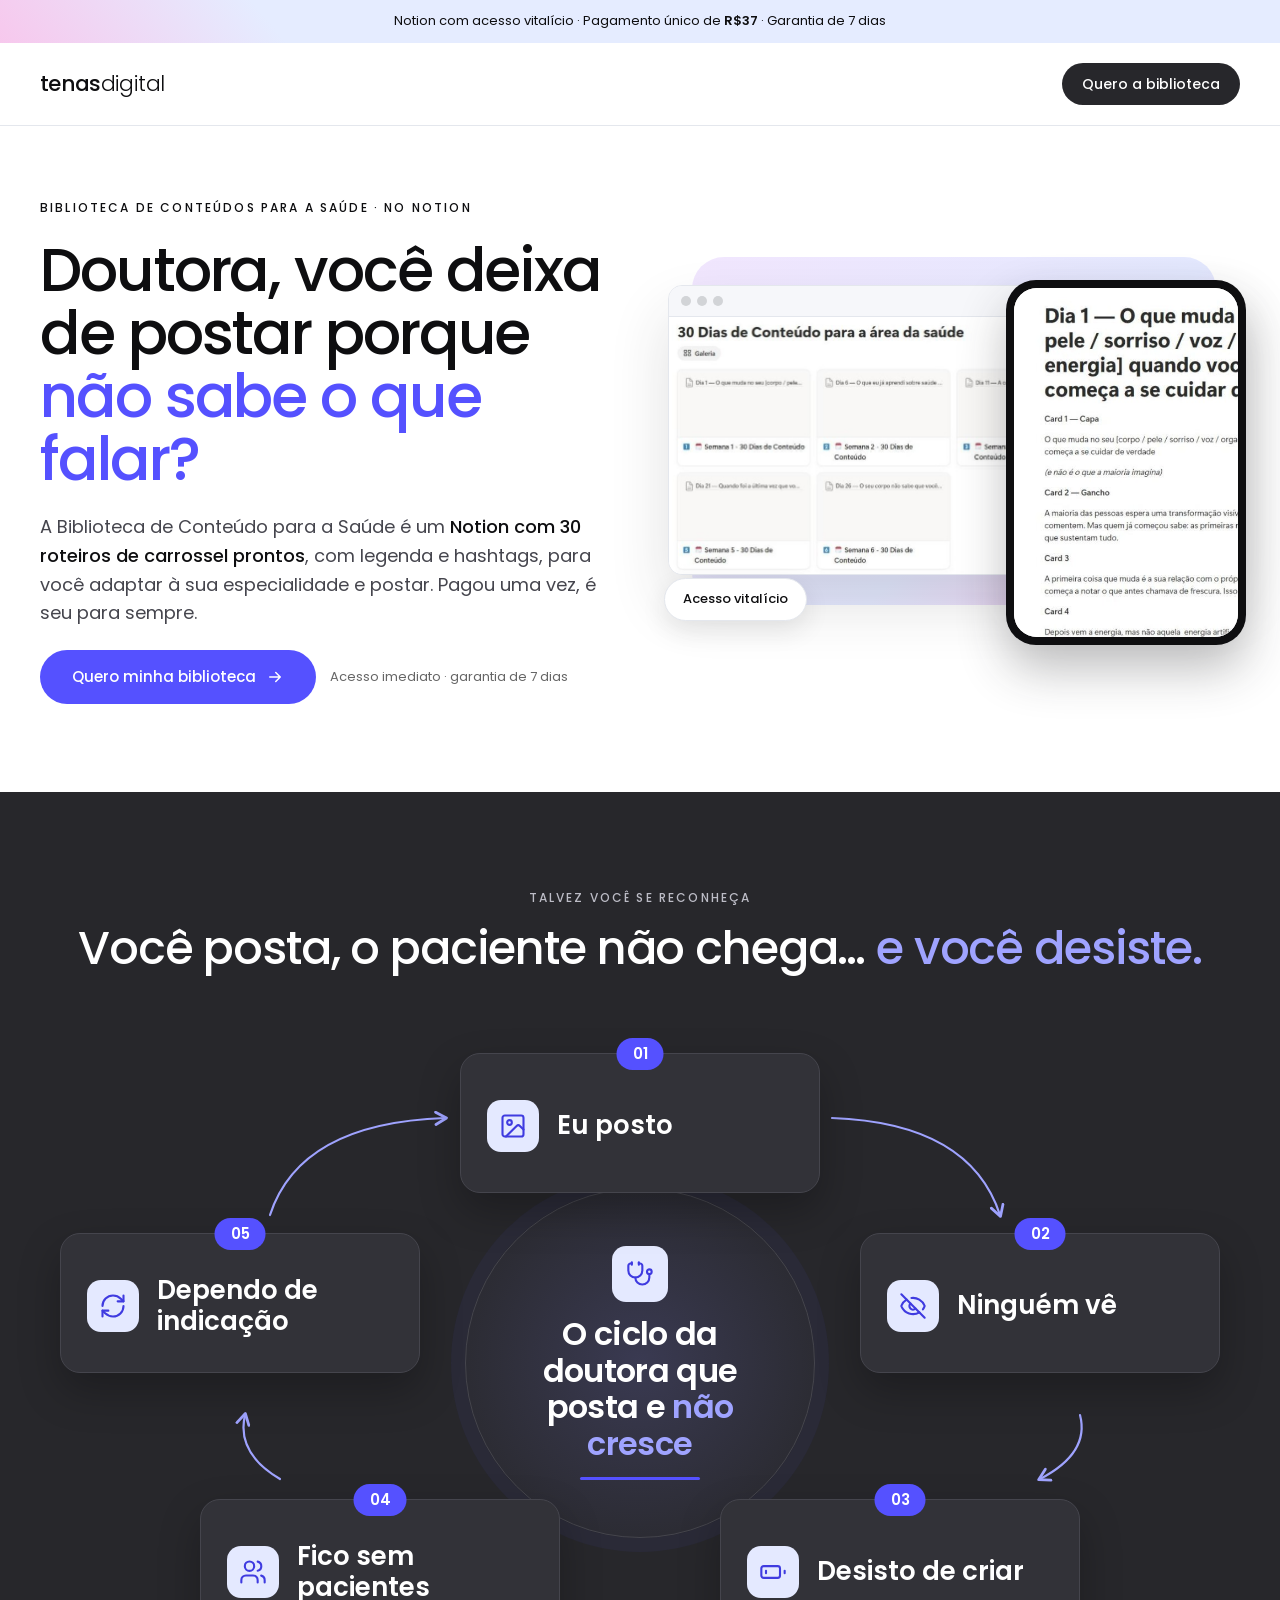
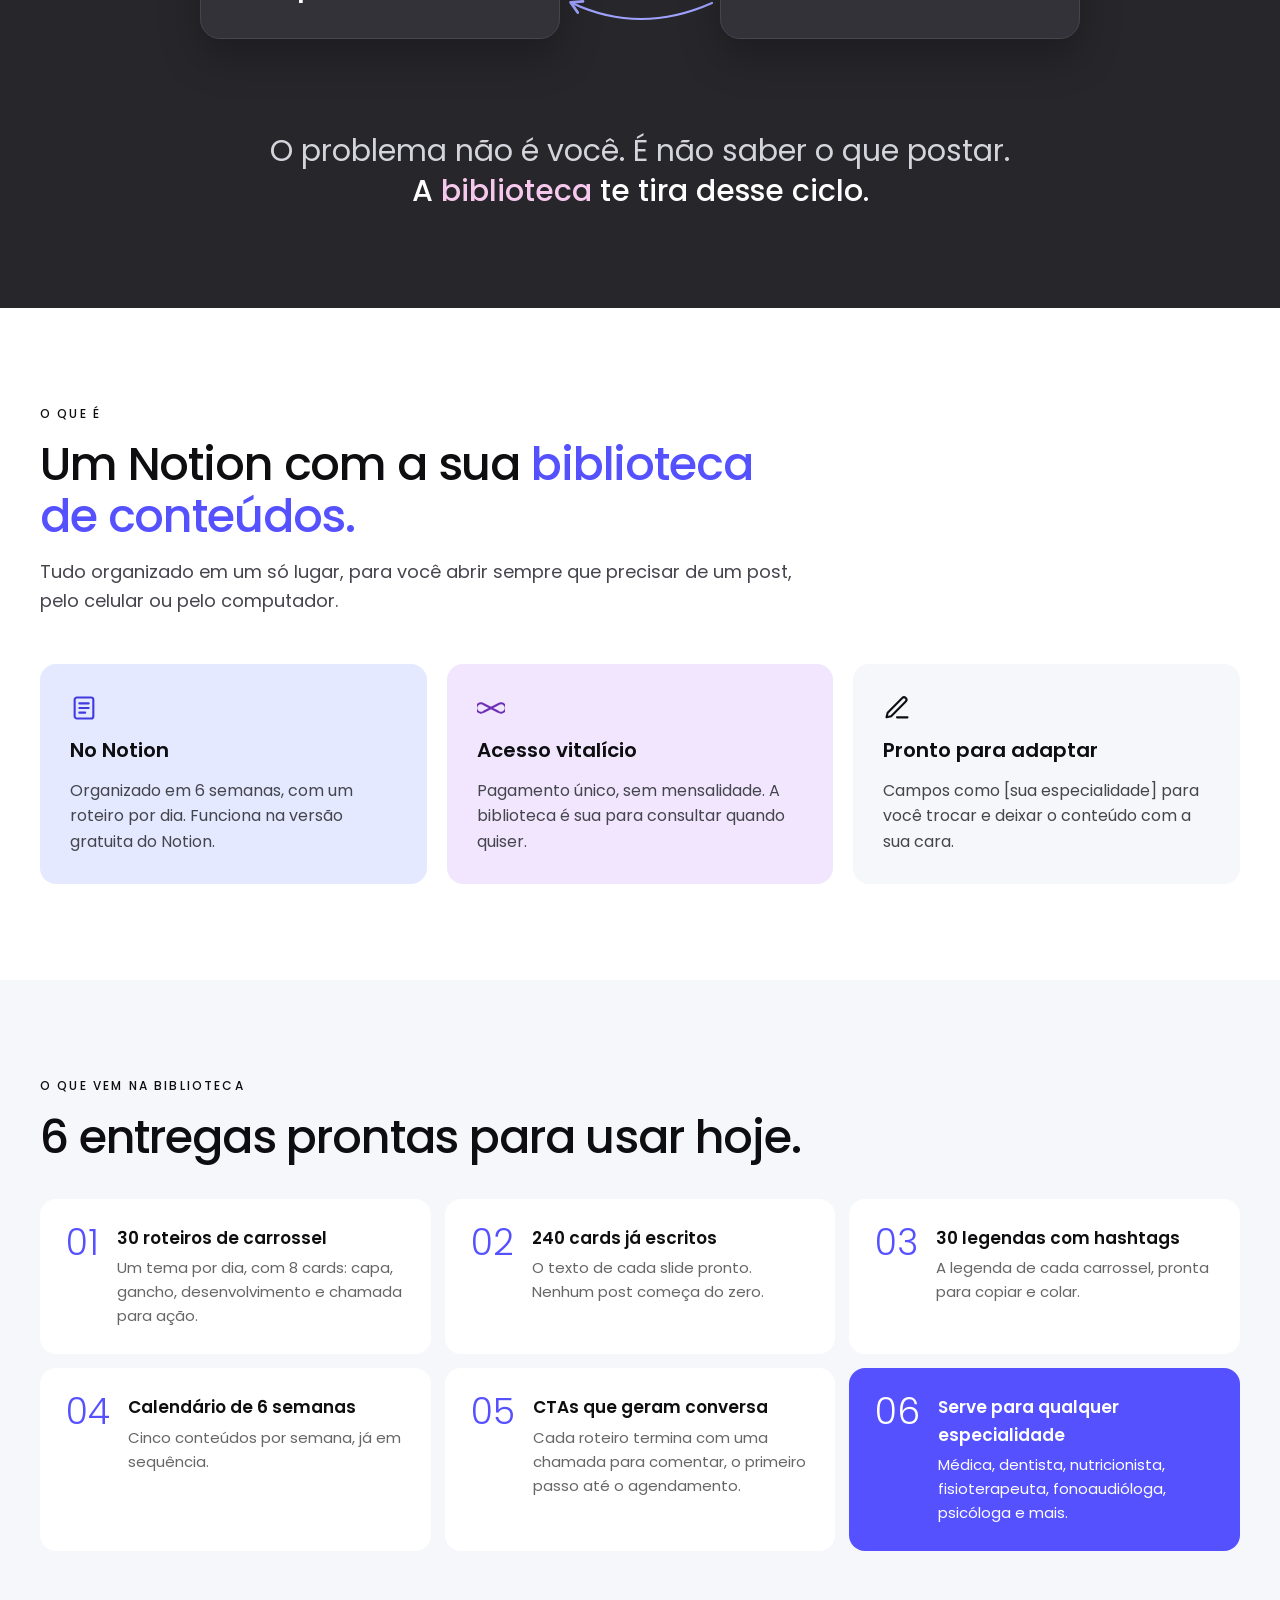
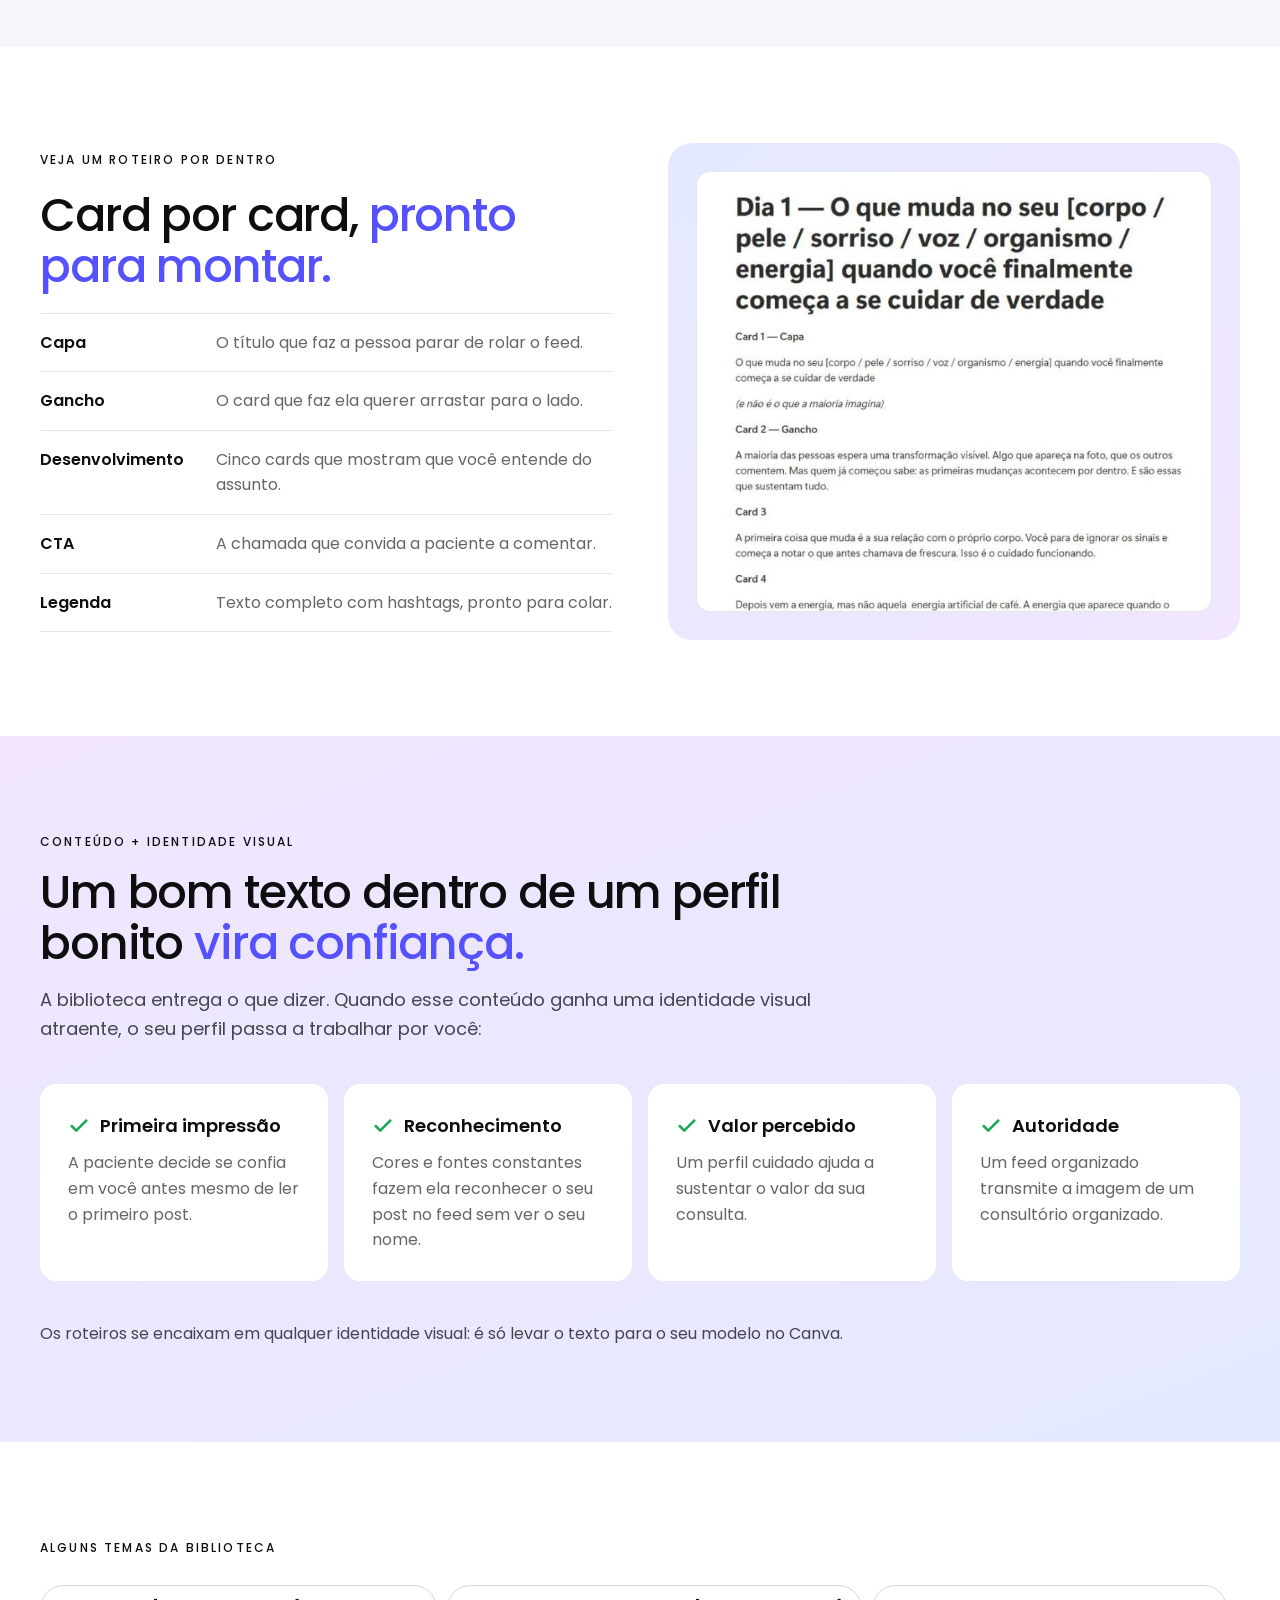
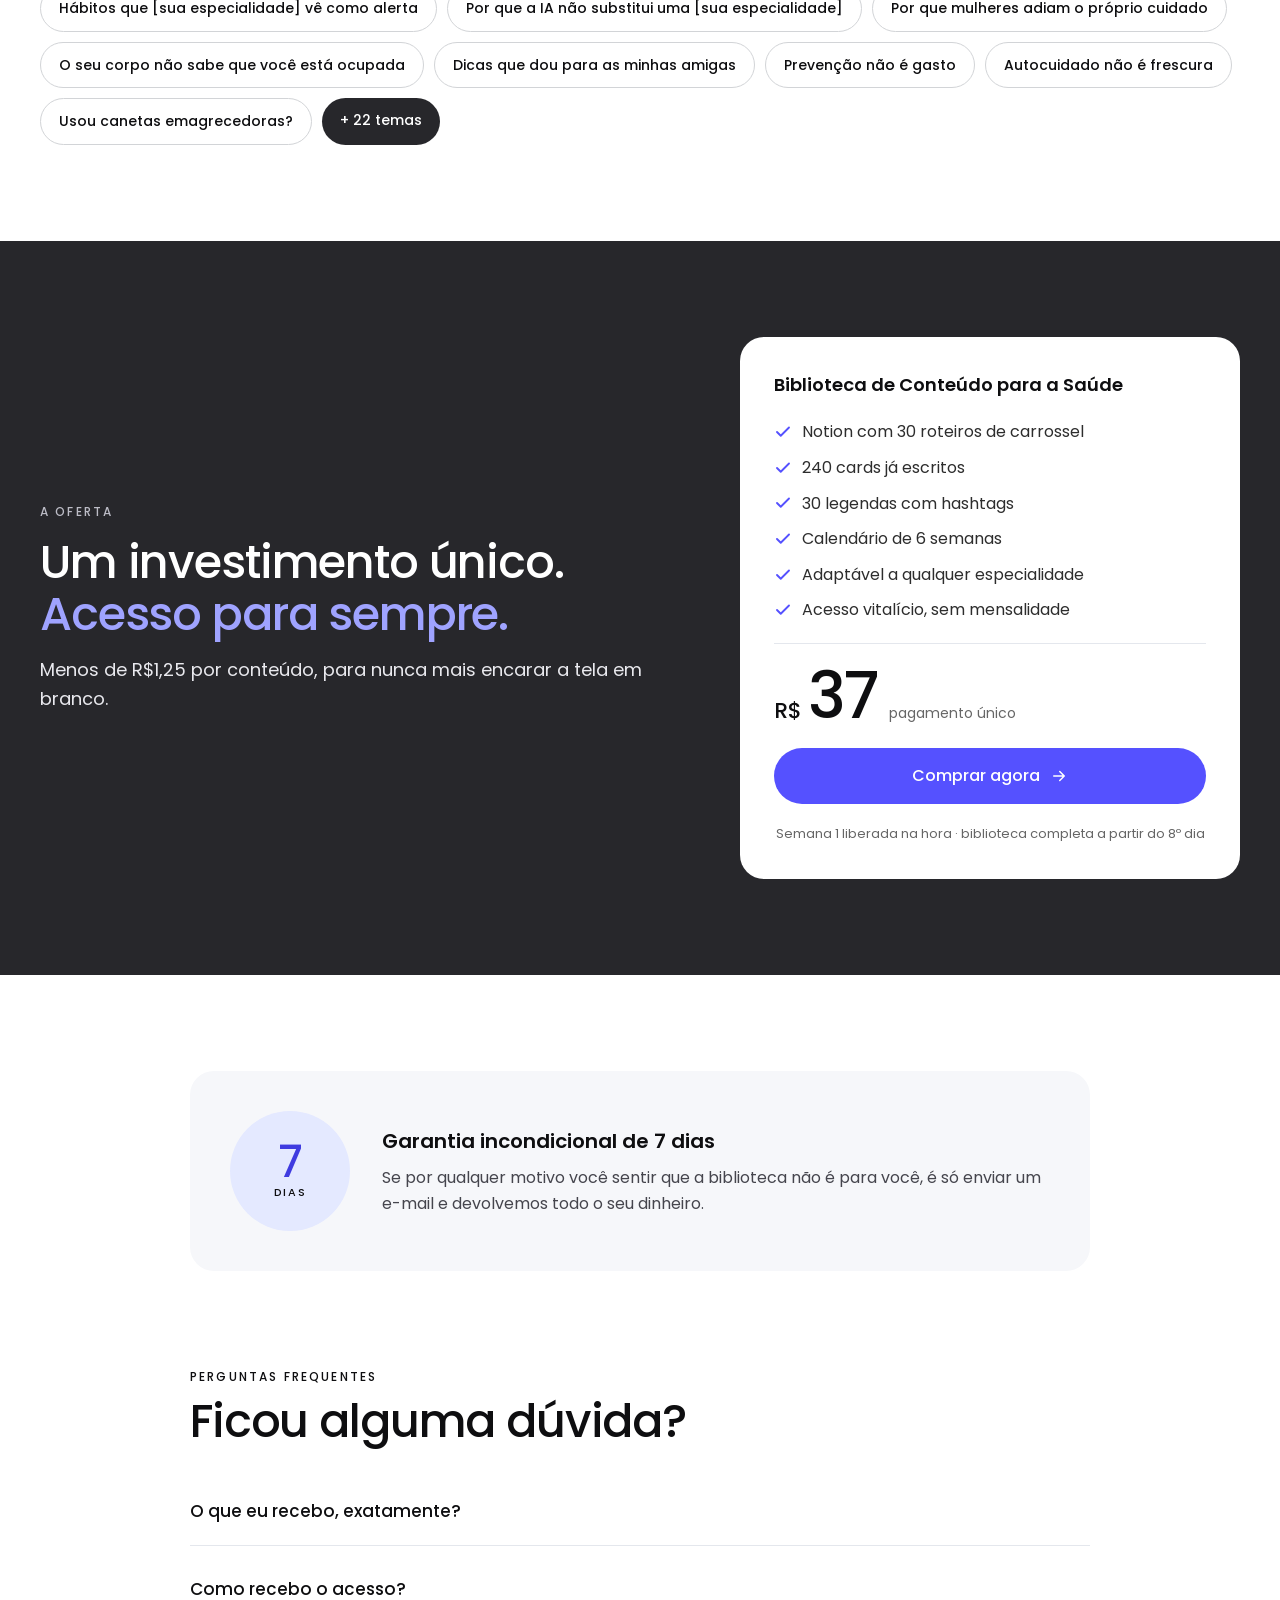
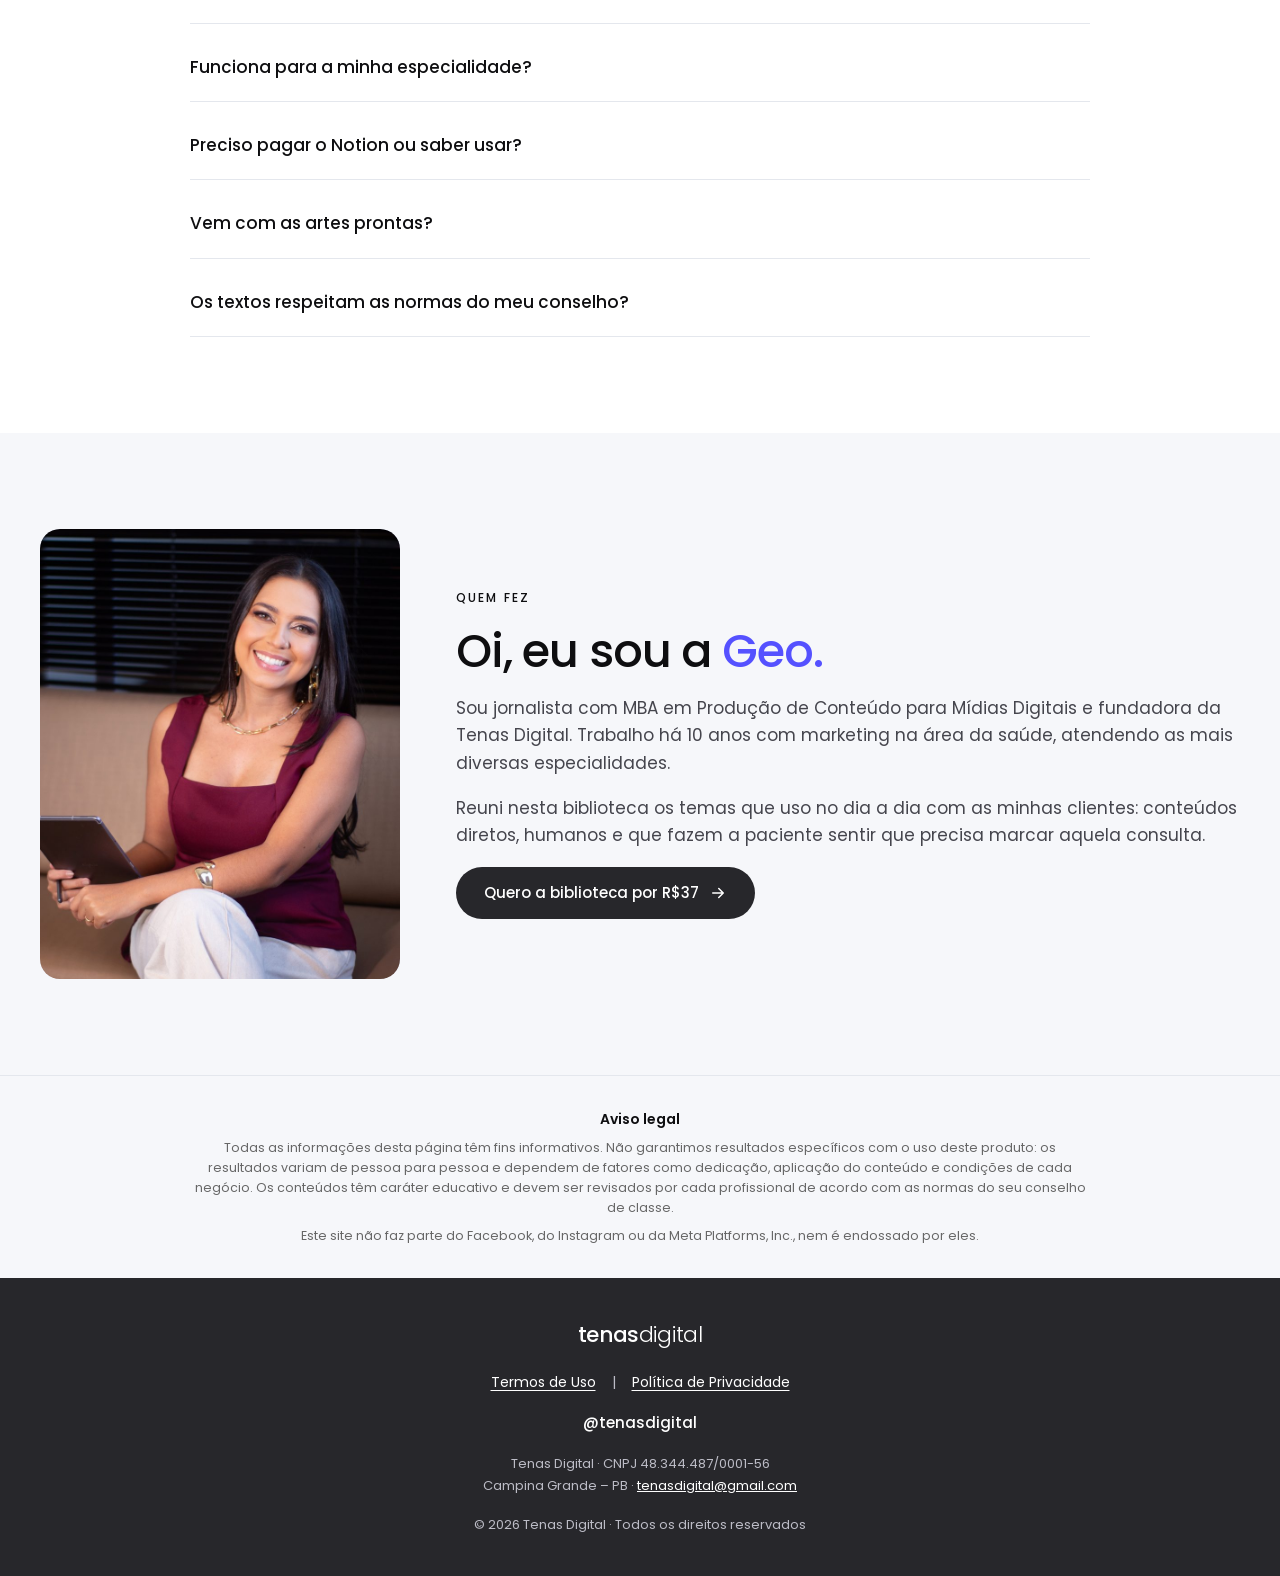
==== commit ec2a7dec: "Biblioteca: ciclo só com títulos, ícone de post e destaque rosa Co-Authored-By: Claude Opus 5.5 <nor" ====
--- a/biblioteca/index.html
+++ b/biblioteca/index.html
@@ -78,12 +78,12 @@
 .cy-ct{font-size:32px;font-weight:600;line-height:1.15;color:#fff;letter-spacing:-.02em;width:250px}
 .cy-ct em{font-style:normal;color:#9FA3FF}
 .cy-ul{width:120px;height:3px;border-radius:3px;background:#5551FF}
-.cy-c{position:absolute;width:360px;background:#323238;border:1px solid #45454D;border-radius:20px;padding:30px 26px 24px;display:flex;gap:18px;box-shadow:0 18px 40px rgba(0,0,0,.25);z-index:2}
+.cy-c{position:absolute;width:360px;min-height:140px;align-items:center;background:#323238;border:1px solid #45454D;border-radius:20px;padding:30px 26px 24px;display:flex;gap:18px;box-shadow:0 18px 40px rgba(0,0,0,.25);z-index:2}
 .cy-1{left:420px;top:30px}.cy-2{left:820px;top:210px}.cy-3{left:680px;top:476px}.cy-4{left:160px;top:476px}.cy-5{left:20px;top:210px}
 .cy-b{position:absolute;top:-16px;left:50%;transform:translateX(-50%);background:#5551FF;color:#fff;font-weight:600;font-size:15px;padding:4px 16px;border-radius:999px}
 .cy-ic{flex:0 0 52px;width:52px;height:52px;border-radius:14px;background:#E4E9FF;display:flex;align-items:center;justify-content:center}
 .cy-ic svg{width:28px;height:28px;stroke:#3F3BE0;fill:none;stroke-width:1.8;stroke-linecap:round;stroke-linejoin:round}
-.cy-t{font-size:25px;font-weight:600;color:#fff;line-height:1.2;margin-bottom:6px}
+.cy-t{font-size:26px;font-weight:600;color:#fff;line-height:1.2}
 .cy-x{font-size:18px;color:#D4D4DC;line-height:1.4}
 .cy-dn,.cy-loop{display:none}
 .cy-p{margin:0;font-size:clamp(22px,2.6vw,30px);max-width:900px;line-height:1.35;color:#D4D4DC;text-align:center}
@@ -93,7 +93,7 @@
 .cy-arr{display:none}
 .cy-circ{position:static;width:auto;height:auto;border-radius:24px;padding:28px 20px;margin-bottom:34px;box-shadow:none}
 .cy-ct{width:auto;font-size:26px}
-.cy-c{position:relative;left:auto;top:auto;width:auto;padding:28px 20px 22px}
+.cy-c{position:relative;left:auto;top:auto;width:auto;min-height:0;padding:28px 20px 22px}
 .cy-t{font-size:22px}.cy-x{font-size:17px}
 .cy-dn{display:flex;justify-content:center;padding:8px 0 30px}
 .cy-dn svg{width:26px;height:26px;stroke:#9FA3FF;fill:none;stroke-width:2;stroke-linecap:round;stroke-linejoin:round}
@@ -109,10 +109,10 @@
 <div class="cy-d">
 <svg class="cy-arr" viewBox="0 0 1200 660" aria-hidden="true"><defs><marker id="cym" viewBox="0 0 10 10" refX="7" refY="5" markerWidth="7" markerHeight="7" orient="auto"><path d="M1 1L8 5L1 9" fill="none" stroke="#9FA3FF" stroke-width="1.8" stroke-linecap="round" stroke-linejoin="round"/></marker></defs><g fill="none" stroke="#9FA3FF" stroke-width="2.2" stroke-linecap="round" marker-end="url(#cym)"><path d="M792 95 Q930 100 960 192"/><path d="M1040 392 Q1050 430 1000 456"/><path d="M672 580 Q600 612 532 580"/><path d="M240 456 Q196 430 205 392"/><path d="M230 192 Q260 100 405 95"/></g></svg>
 <div class="cy-circ"><div class="cy-ic" style="width:56px;height:56px;flex:none"><svg viewBox="0 0 24 24" aria-hidden="true"><path d="M11 2v2"/><path d="M5 2v2"/><path d="M5 3H4a2 2 0 0 0-2 2v4a6 6 0 0 0 12 0V5a2 2 0 0 0-2-2h-1"/><path d="M8 15a6 6 0 0 0 12 0v-3"/><circle cx="20" cy="10" r="2"/></svg></div><div class="cy-ct">O ciclo da doutora que posta e <em>não cresce</em></div><div class="cy-ul"></div></div>
-<div class="cy-c cy-1"><span class="cy-b">01</span><div class="cy-ic"><svg viewBox="0 0 24 24" aria-hidden="true"><path d="m16 13 5.2 3.5a.5.5 0 0 0 .8-.4V7.9a.5.5 0 0 0-.8-.4L16 10.5"/><rect x="2" y="6" width="14" height="12" rx="2"/></svg></div><div><div class="cy-t">Eu posto</div><div class="cy-x">Falo da minha área e da minha rotina.</div></div></div><div class="cy-dn" aria-hidden="true"><svg viewBox="0 0 24 24"><path d="M12 5v14M6 13l6 6 6-6"/></svg></div><div class="cy-c cy-2"><span class="cy-b">02</span><div class="cy-ic"><svg viewBox="0 0 24 24" aria-hidden="true"><path d="M10.7 5.1a10.7 10.7 0 0 1 11.2 6.6 1 1 0 0 1 0 .7 10.7 10.7 0 0 1-1.4 2.5"/><path d="M14.1 14.2a3 3 0 0 1-4.3-4.3"/><path d="M17.5 17.5a10.8 10.8 0 0 1-15.4-5.2 1 1 0 0 1 0-.7 10.8 10.8 0 0 1 4.4-5.1"/><path d="m2 2 20 20"/></svg></div><div><div class="cy-t">Ninguém vê</div><div class="cy-x">Só colegas curtem. Paciente, nenhum.</div></div></div><div class="cy-dn" aria-hidden="true"><svg viewBox="0 0 24 24"><path d="M12 5v14M6 13l6 6 6-6"/></svg></div><div class="cy-c cy-3"><span class="cy-b">03</span><div class="cy-ic"><svg viewBox="0 0 24 24" aria-hidden="true"><rect width="16" height="10" x="2" y="7" rx="2"/><line x1="22" x2="22" y1="11" y2="13"/><line x1="6" x2="6" y1="11" y2="13"/></svg></div><div><div class="cy-t">Desisto de criar</div><div class="cy-x">Acho que “não funciona” e paro.</div></div></div><div class="cy-dn" aria-hidden="true"><svg viewBox="0 0 24 24"><path d="M12 5v14M6 13l6 6 6-6"/></svg></div><div class="cy-c cy-4"><span class="cy-b">04</span><div class="cy-ic"><svg viewBox="0 0 24 24" aria-hidden="true"><path d="M16 21v-2a4 4 0 0 0-4-4H6a4 4 0 0 0-4 4v2"/><circle cx="9" cy="7" r="4"/><path d="M22 21v-2a4 4 0 0 0-3-3.9"/><path d="M16 3.1a4 4 0 0 1 0 7.8"/></svg></div><div><div class="cy-t">Fico sem pacientes</div><div class="cy-x">A agenda não enche.</div></div></div><div class="cy-dn" aria-hidden="true"><svg viewBox="0 0 24 24"><path d="M12 5v14M6 13l6 6 6-6"/></svg></div><div class="cy-c cy-5"><span class="cy-b">05</span><div class="cy-ic"><svg viewBox="0 0 24 24" aria-hidden="true"><path d="M3 12a9 9 0 0 1 9-9 9.8 9.8 0 0 1 6.7 2.7L21 8"/><path d="M21 3v5h-5"/><path d="M21 12a9 9 0 0 1-9 9 9.8 9.8 0 0 1-6.7-2.7L3 16"/><path d="M8 16H3v5"/></svg></div><div><div class="cy-t">Dependo de indicação</div><div class="cy-x">Até tentar de novo, do zero.</div></div></div>
+<div class="cy-c cy-1"><span class="cy-b">01</span><div class="cy-ic"><svg viewBox="0 0 24 24" aria-hidden="true"><rect width="18" height="18" x="3" y="3" rx="2"/><circle cx="9" cy="9" r="2"/><path d="m21 15-3.1-3.1a2 2 0 0 0-2.8 0L6 21"/></svg></div><div><div class="cy-t">Eu posto</div></div></div><div class="cy-dn" aria-hidden="true"><svg viewBox="0 0 24 24"><path d="M12 5v14M6 13l6 6 6-6"/></svg></div><div class="cy-c cy-2"><span class="cy-b">02</span><div class="cy-ic"><svg viewBox="0 0 24 24" aria-hidden="true"><path d="M10.7 5.1a10.7 10.7 0 0 1 11.2 6.6 1 1 0 0 1 0 .7 10.7 10.7 0 0 1-1.4 2.5"/><path d="M14.1 14.2a3 3 0 0 1-4.3-4.3"/><path d="M17.5 17.5a10.8 10.8 0 0 1-15.4-5.2 1 1 0 0 1 0-.7 10.8 10.8 0 0 1 4.4-5.1"/><path d="m2 2 20 20"/></svg></div><div><div class="cy-t">Ninguém vê</div></div></div><div class="cy-dn" aria-hidden="true"><svg viewBox="0 0 24 24"><path d="M12 5v14M6 13l6 6 6-6"/></svg></div><div class="cy-c cy-3"><span class="cy-b">03</span><div class="cy-ic"><svg viewBox="0 0 24 24" aria-hidden="true"><rect width="16" height="10" x="2" y="7" rx="2"/><line x1="22" x2="22" y1="11" y2="13"/><line x1="6" x2="6" y1="11" y2="13"/></svg></div><div><div class="cy-t">Desisto de criar</div></div></div><div class="cy-dn" aria-hidden="true"><svg viewBox="0 0 24 24"><path d="M12 5v14M6 13l6 6 6-6"/></svg></div><div class="cy-c cy-4"><span class="cy-b">04</span><div class="cy-ic"><svg viewBox="0 0 24 24" aria-hidden="true"><path d="M16 21v-2a4 4 0 0 0-4-4H6a4 4 0 0 0-4 4v2"/><circle cx="9" cy="7" r="4"/><path d="M22 21v-2a4 4 0 0 0-3-3.9"/><path d="M16 3.1a4 4 0 0 1 0 7.8"/></svg></div><div><div class="cy-t">Fico sem pacientes</div></div></div><div class="cy-dn" aria-hidden="true"><svg viewBox="0 0 24 24"><path d="M12 5v14M6 13l6 6 6-6"/></svg></div><div class="cy-c cy-5"><span class="cy-b">05</span><div class="cy-ic"><svg viewBox="0 0 24 24" aria-hidden="true"><path d="M3 12a9 9 0 0 1 9-9 9.8 9.8 0 0 1 6.7 2.7L21 8"/><path d="M21 3v5h-5"/><path d="M21 12a9 9 0 0 1-9 9 9.8 9.8 0 0 1-6.7-2.7L3 16"/><path d="M8 16H3v5"/></svg></div><div><div class="cy-t">Dependo de indicação</div></div></div>
 <div class="cy-loop"><svg width="18" height="18" viewBox="0 0 24 24" fill="none" stroke="#9FA3FF" stroke-width="2" stroke-linecap="round" stroke-linejoin="round" aria-hidden="true"><path d="M3 12a9 9 0 1 0 3-6.7L3 8"/><path d="M3 3v5h5"/></svg>E o ciclo recomeça</div>
 </div>
-<p class="cy-p">O problema não é você. É não saber o que postar.<br><b>A biblioteca te tira desse ciclo.</b></p>
+<p class="cy-p">O problema não é você. É não saber o que postar.<br><b>A <span style="color:#F7C8ED">biblioteca</span> te tira desse ciclo.</b></p>
 </div>
 </div>
 
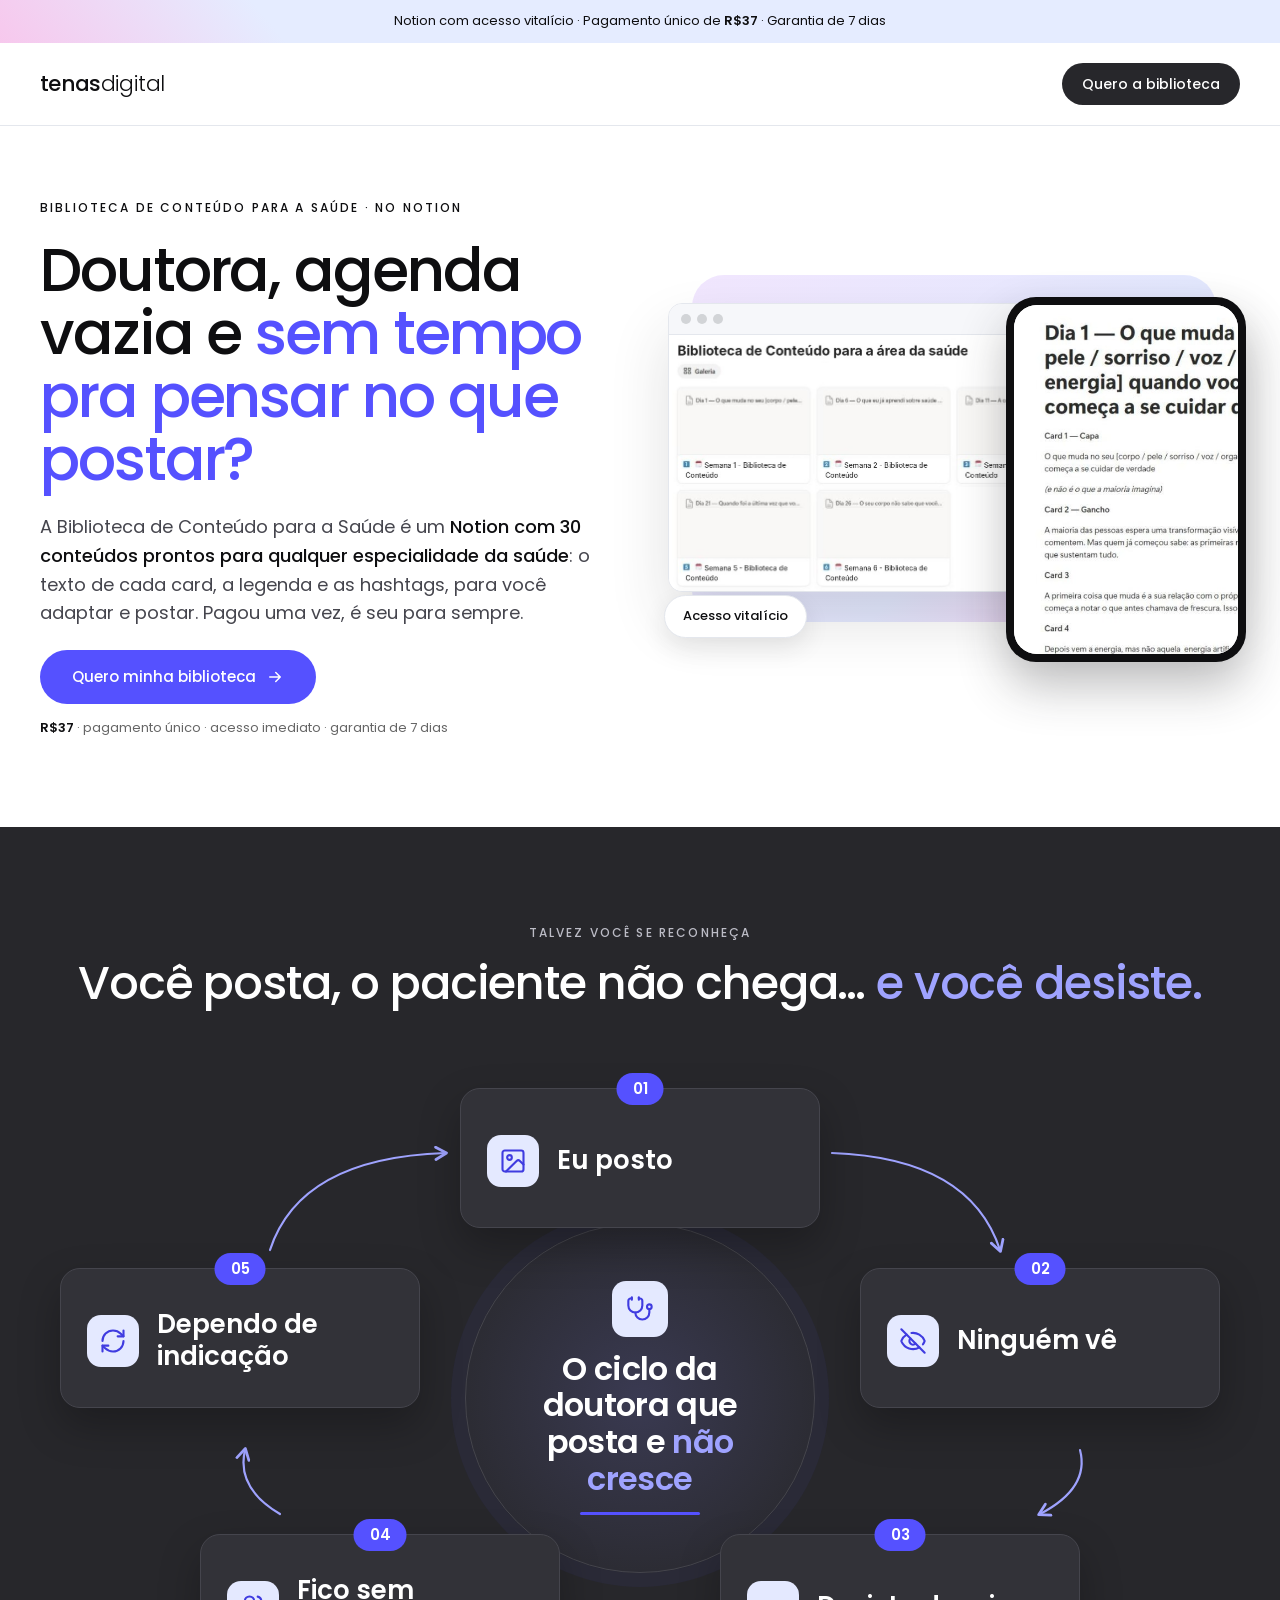
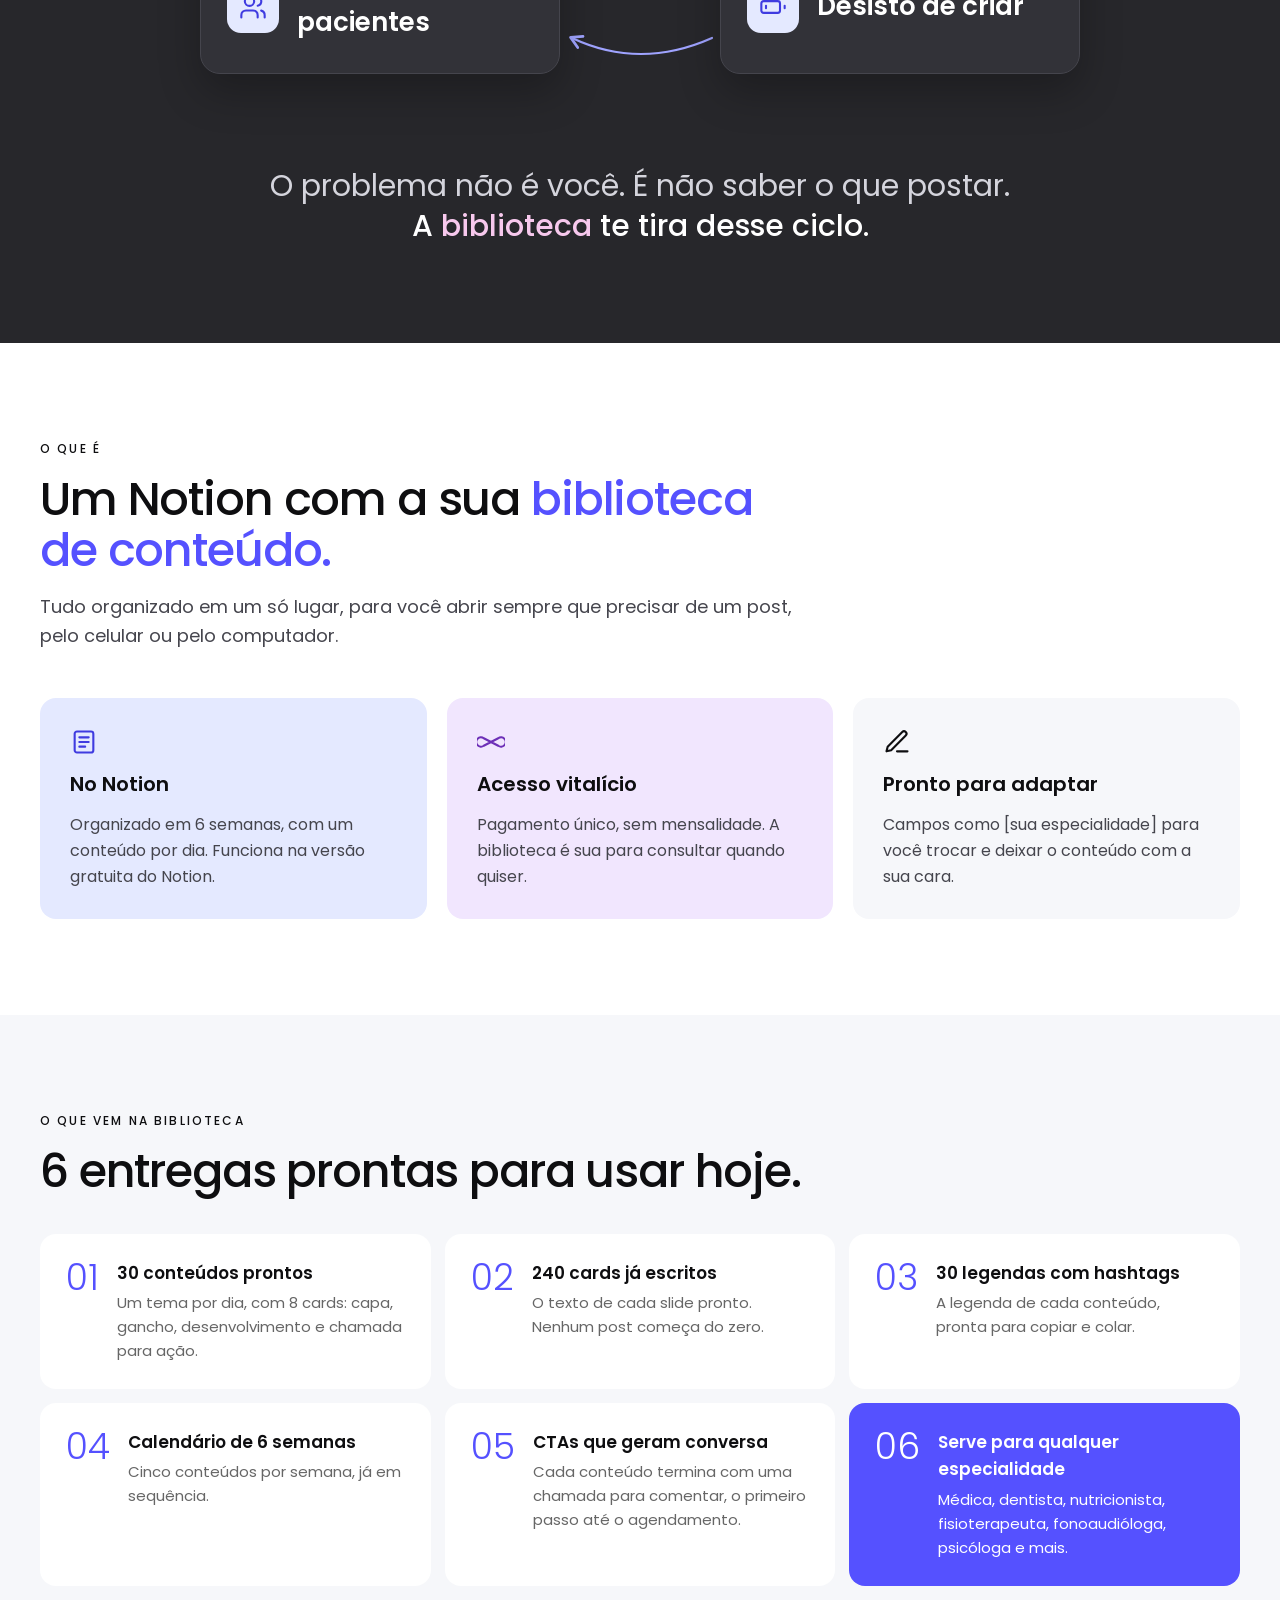
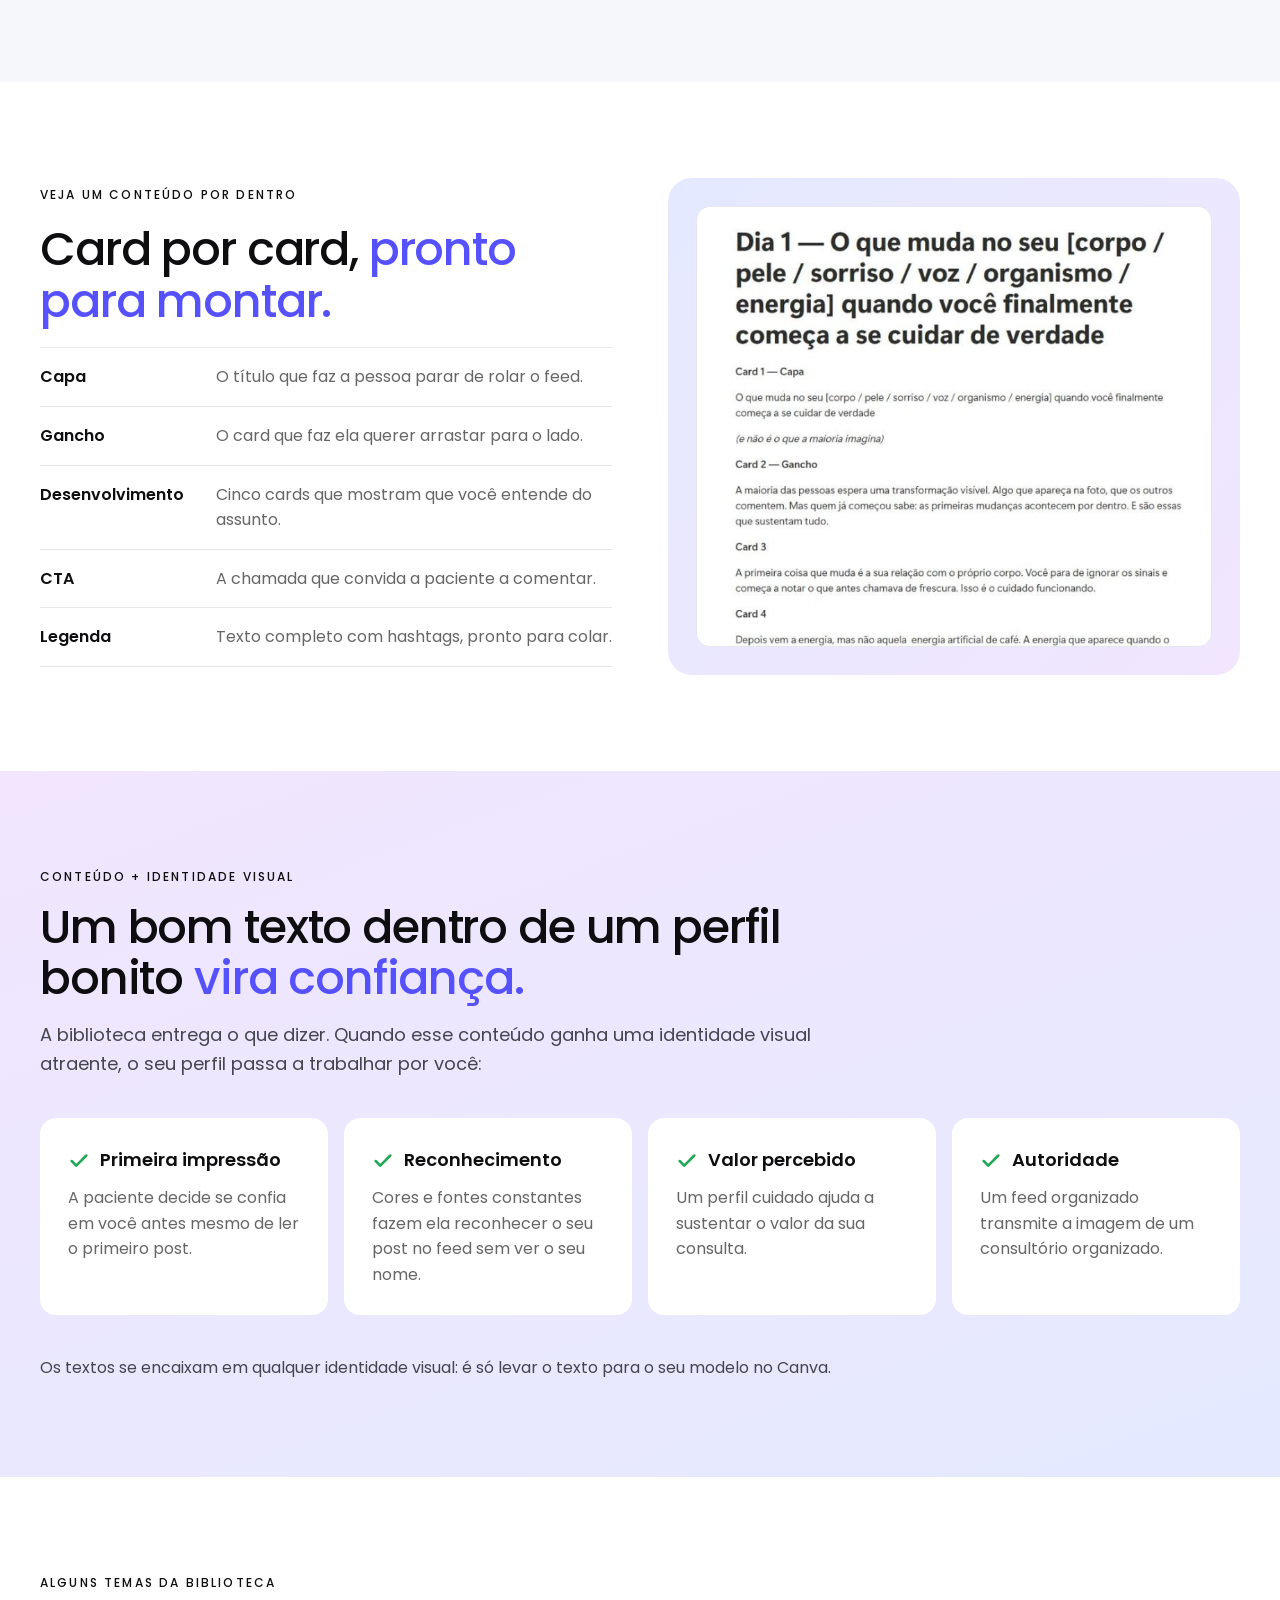
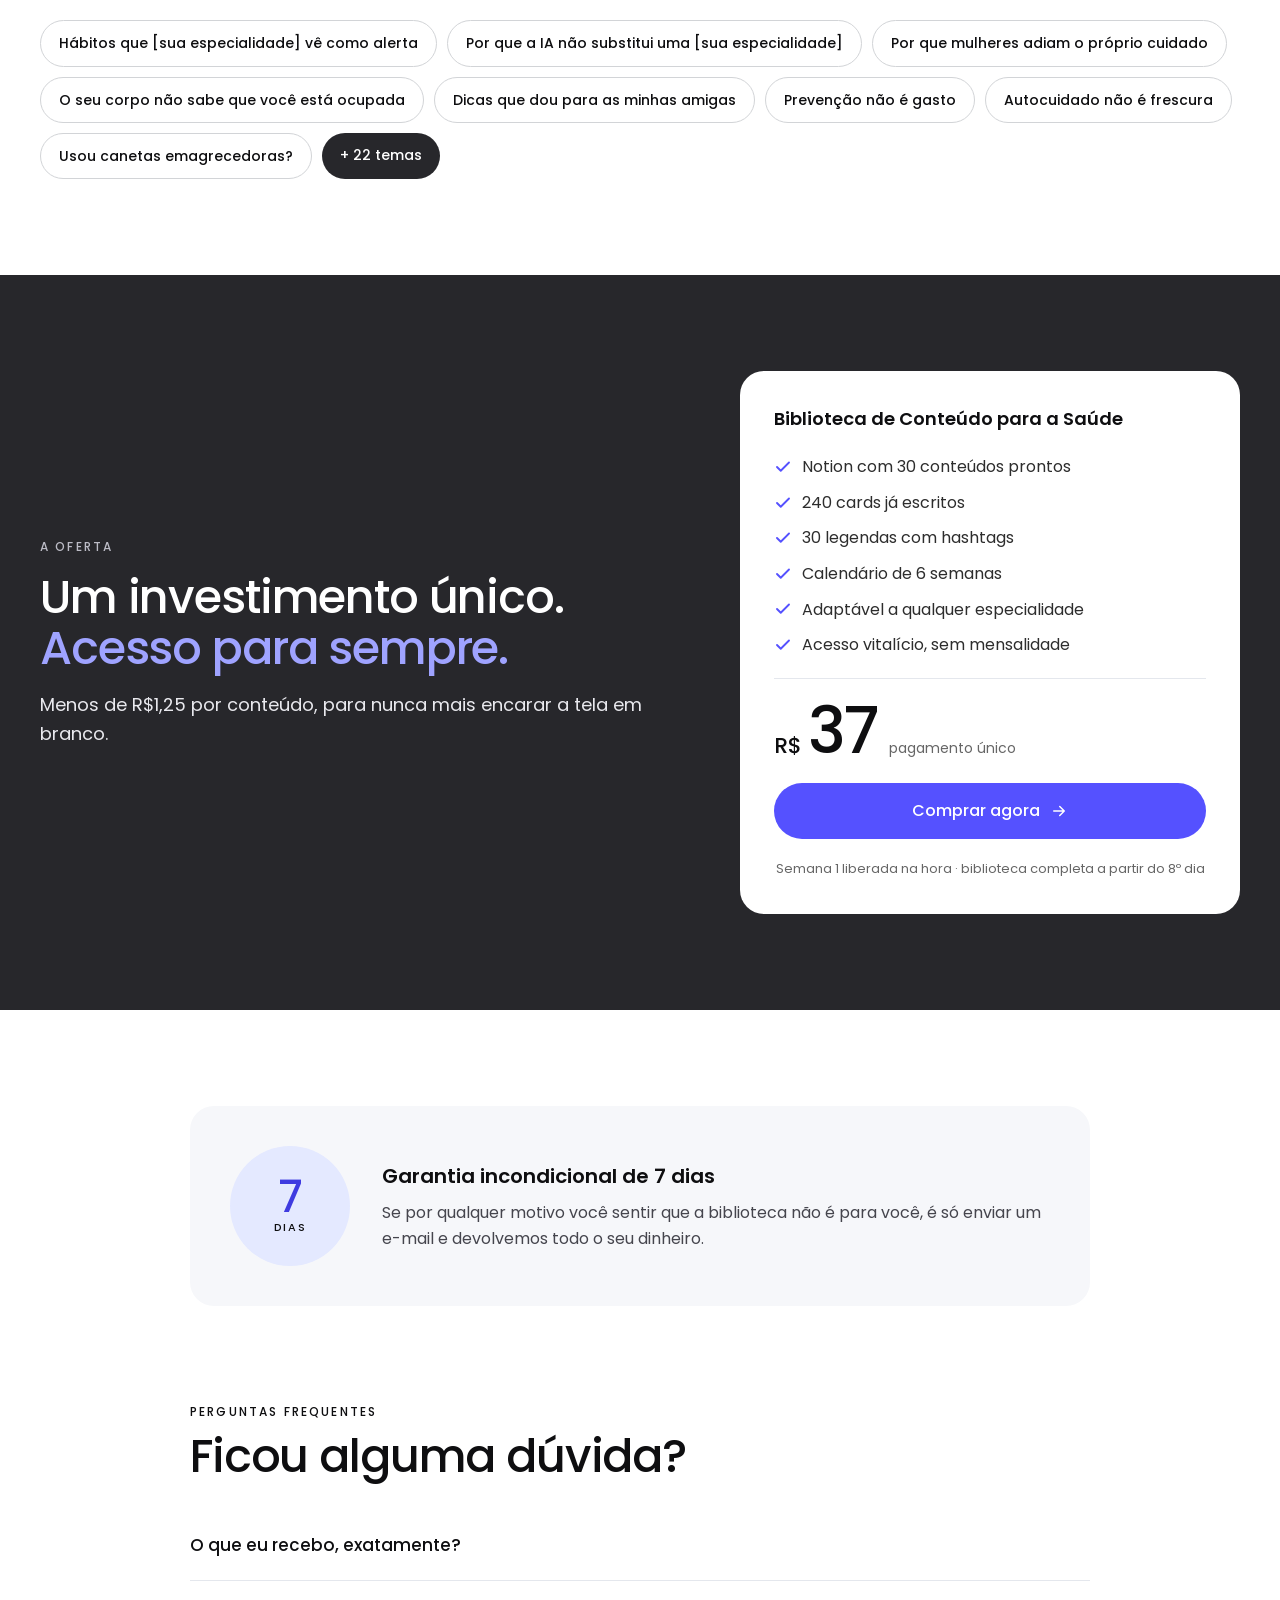
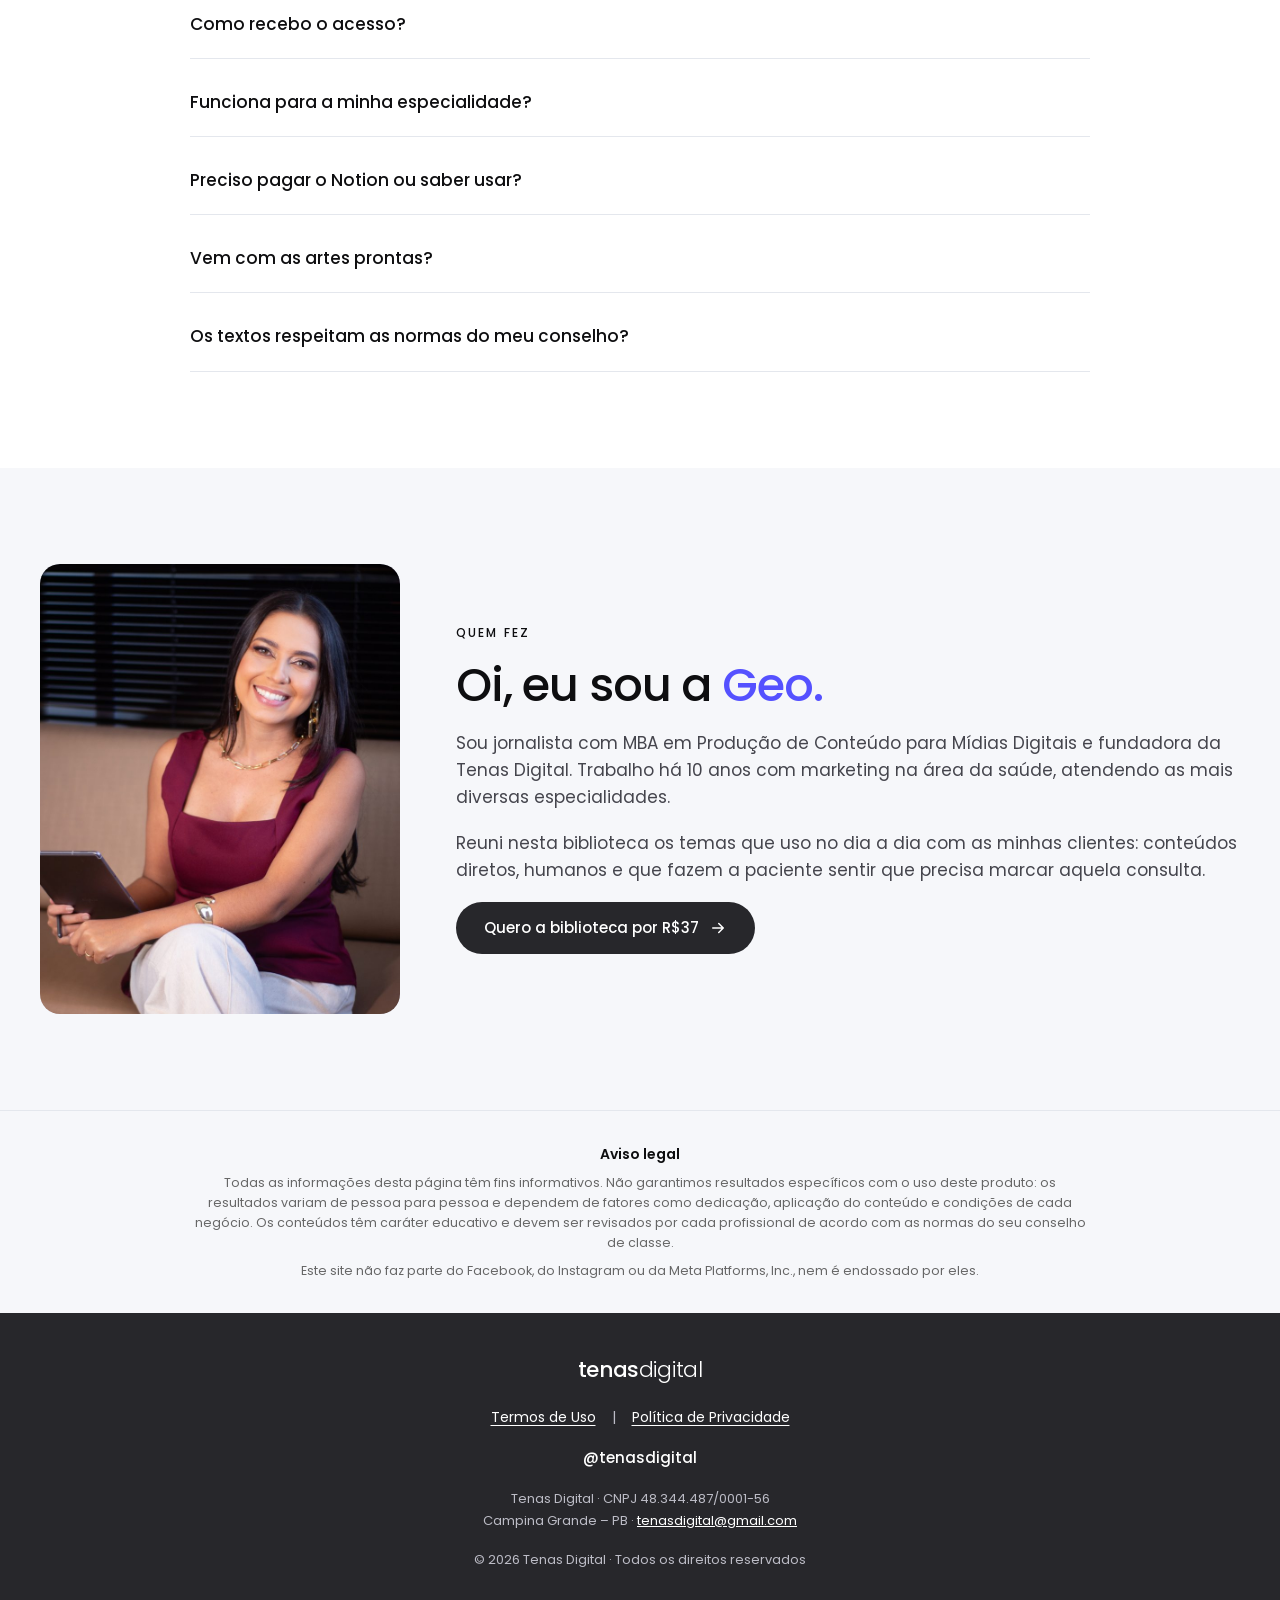
==== commit c82535dc: "Biblioteca: título alinhado ao anúncio, sem 'roteiros', nome atual no print e preço no topo Co-Autho" ====
--- a/biblioteca/index.html
+++ b/biblioteca/index.html
@@ -4,9 +4,9 @@
 <meta charset="utf-8">
 <meta name="viewport" content="width=device-width, initial-scale=1">
 <title>Biblioteca de Conteúdo para a Saúde — Tenas Digital</title>
-<meta name="description" content="Notion com 30 roteiros de carrossel prontos, com legenda e hashtags, para profissionais da saúde. Acesso vitalício.">
+<meta name="description" content="Notion com 30 conteúdos prontos para qualquer especialidade da saúde, com legenda e hashtags. Acesso vitalício.">
 <meta property="og:title" content="Biblioteca de Conteúdo para a Saúde — Tenas Digital">
-<meta property="og:description" content="Notion com 30 roteiros de carrossel prontos, com legenda e hashtags, para profissionais da saúde. Acesso vitalício.">
+<meta property="og:description" content="Notion com 30 conteúdos prontos para qualquer especialidade da saúde, com legenda e hashtags. Acesso vitalício.">
 <meta property="og:image" content="https://tenasdigital.com/biblioteca/img/og.png">
 <meta property="og:type" content="website">
 <meta property="og:locale" content="pt_BR">
@@ -23,6 +23,24 @@
 <style>*,*::before,*::after{box-sizing:border-box} img{max-width:100%} html{scroll-behavior:smooth}</style>
 <link rel="canonical" href="https://tenasdigital.com/biblioteca">
 <script defer src="/_vercel/insights/script.js"></script>
+<!-- Meta Pixel Code -->
+<script>
+!function(f,b,e,v,n,t,s)
+{if(f.fbq)return;n=f.fbq=function(){n.callMethod?
+n.callMethod.apply(n,arguments):n.queue.push(arguments)};
+if(!f._fbq)f._fbq=n;n.push=n;n.loaded=!0;n.version='2.0';
+n.queue=[];t=b.createElement(e);t.async=!0;
+t.src=v;s=b.getElementsByTagName(e)[0];
+s.parentNode.insertBefore(t,s)}(window, document,'script',
+'https://connect.facebook.net/en_US/fbevents.js');
+fbq('init', '1456388222555867');
+fbq('track', 'PageView');
+fbq('track', 'ViewContent', {content_name: 'Biblioteca de Conteúdo para a Saúde', value: 37, currency: 'BRL'});
+</script>
+<noscript><img height="1" width="1" style="display:none"
+src="https://www.facebook.com/tr?id=1456388222555867&ev=PageView&noscript=1"
+/></noscript>
+<!-- End Meta Pixel Code -->
 </head>
 <body>
 <div style="width: 100%; font-family: Poppins, system-ui, sans-serif; color: #2D2D2D; background: #FFFFFF; line-height: 1.6">
@@ -42,12 +60,12 @@
 <div style="display: flex; justify-content: center; padding: 72px 20px 88px">
 <div style="width: 100%; max-width: 1200px; display: flex; flex-wrap: wrap; gap: 56px; align-items: center">
 <div style="flex: 1 1 480px; min-width: 0; display: flex; flex-direction: column; gap: 22px">
-<span style="font-size: 12px; font-weight: 500; letter-spacing: 0.18em; text-transform: uppercase; color: #0E0E10">Biblioteca de conteúdos para a saúde · no Notion</span>
-<h1 style="margin: 0; color: #0E0E10; font-weight: 500; font-size: clamp(38px, 5.2vw, 60px); line-height: 1.05; letter-spacing: -0.035em">Doutora, você deixa de postar porque <span style="color: #5551FF">não sabe o que falar?</span></h1>
-<p style="margin: 0; font-size: 18px; color: #45454D; max-width: 34em">A Biblioteca de Conteúdo para a Saúde é um <strong style="color: #0E0E10; font-weight: 500">Notion com 30 roteiros de carrossel prontos</strong>, com legenda e hashtags, para você adaptar à sua especialidade e postar. Pagou uma vez, é seu para sempre.</p>
+<span style="font-size: 12px; font-weight: 500; letter-spacing: 0.18em; text-transform: uppercase; color: #0E0E10">Biblioteca de conteúdo para a saúde · no Notion</span>
+<h1 style="margin: 0; color: #0E0E10; font-weight: 500; font-size: clamp(38px, 5.2vw, 60px); line-height: 1.05; letter-spacing: -0.035em">Doutora, agenda vazia e <span style="color: #5551FF">sem tempo pra pensar no que postar?</span></h1>
+<p style="margin: 0; font-size: 18px; color: #45454D; max-width: 34em">A Biblioteca de Conteúdo para a Saúde é um <strong style="color: #0E0E10; font-weight: 500">Notion com 30 conteúdos prontos para qualquer especialidade da saúde</strong>: o texto de cada card, a legenda e as hashtags, para você adaptar e postar. Pagou uma vez, é seu para sempre.</p>
 <div style="display: flex; flex-wrap: wrap; gap: 14px; align-items: center">
 <a href="#oferta" style="display: inline-flex; align-items: center; justify-content: center; gap: 10px; min-height: 54px; padding: 0 32px; background: #5551FF; color: #FFFFFF; border-radius: 60px; text-decoration: none; font-weight: 500; font-size: 15px">Quero minha biblioteca <svg width="18" height="18" viewBox="0 0 24 24" fill="none" stroke="currentColor" stroke-width="2" stroke-linecap="round" stroke-linejoin="round" aria-hidden="true"><path d="M5 12h14M13 6l6 6-6 6"/></svg></a>
-<span style="font-size: 13px; color: #666666">Acesso imediato · garantia de 7 dias</span>
+<span style="font-size: 13px; color: #666666"><strong style="color: #0E0E10; font-weight: 600">R$37</strong> · pagamento único · acesso imediato · garantia de 7 dias</span>
 </div>
 </div>
 <div style="flex: 1 1 480px; min-width: 0; display: flex; justify-content: center">
@@ -59,7 +77,7 @@
 </div>
 <div style="position: absolute; right: -6px; bottom: 0; width: 42%; background: #0E0E10; border-radius: 30px; padding: 8px; box-shadow: 0 24px 48px rgba(39,39,43,0.3)">
 <div style="border-radius: 23px; overflow: hidden; background: #FFFFFF; aspect-ratio: 9 / 14">
-<img src="/biblioteca/img/notion-dia1.jpg" alt="Roteiro do Dia 1 aberto no Notion" style="display: block; width: 100%; height: 100%; object-fit: cover; object-position: top left">
+<img src="/biblioteca/img/notion-dia1.jpg" alt="Conteúdo do Dia 1 aberto no Notion" style="display: block; width: 100%; height: 100%; object-fit: cover; object-position: top left">
 </div>
 </div>
 <span style="position: absolute; left: -4px; bottom: 24px; background: #FFFFFF; border: 1px solid #E4E7ED; border-radius: 60px; padding: 10px 18px; font-size: 13px; font-weight: 500; color: #0E0E10; box-shadow: 0 10px 24px rgba(39,39,43,0.1)">Acesso vitalício</span>
@@ -121,14 +139,14 @@
 <div style="width: 100%; max-width: 1200px; display: flex; flex-direction: column; gap: 48px">
 <div style="display: flex; flex-direction: column; gap: 16px; max-width: 760px">
 <span style="font-size: 12px; font-weight: 500; letter-spacing: 0.18em; text-transform: uppercase; color: #0E0E10">O que é</span>
-<h2 style="margin: 0; color: #0E0E10; font-weight: 500; font-size: clamp(32px, 4.2vw, 46px); line-height: 1.12; letter-spacing: -0.025em">Um Notion com a sua <span style="color: #5551FF">biblioteca de conteúdos.</span></h2>
+<h2 style="margin: 0; color: #0E0E10; font-weight: 500; font-size: clamp(32px, 4.2vw, 46px); line-height: 1.12; letter-spacing: -0.025em">Um Notion com a sua <span style="color: #5551FF">biblioteca de conteúdo.</span></h2>
 <p style="margin: 0; font-size: 18px; color: #45454D">Tudo organizado em um só lugar, para você abrir sempre que precisar de um post, pelo celular ou pelo computador.</p>
 </div>
 <div style="display: grid; grid-template-columns: repeat(auto-fit, minmax(260px, 1fr)); gap: 20px">
 <div style="background: #E4E9FF; border-radius: 16px; padding: 30px; display: flex; flex-direction: column; gap: 12px">
 <svg width="28" height="28" viewBox="0 0 24 24" fill="none" stroke="#3F3BE0" stroke-width="1.8" stroke-linecap="round" stroke-linejoin="round" aria-hidden="true"><rect x="4" y="3" width="16" height="18" rx="2"/><path d="M8 8h8M8 12h8M8 16h5"/></svg>
 <span style="font-size: 20px; font-weight: 600; color: #0E0E10">No Notion</span>
-<span style="color: #45454D">Organizado em 6 semanas, com um roteiro por dia. Funciona na versão gratuita do Notion.</span>
+<span style="color: #45454D">Organizado em 6 semanas, com um conteúdo por dia. Funciona na versão gratuita do Notion.</span>
 </div>
 <div style="background: #F1E6FE; border-radius: 16px; padding: 30px; display: flex; flex-direction: column; gap: 12px">
 <svg width="28" height="28" viewBox="0 0 24 24" fill="none" stroke="#6D2FB7" stroke-width="1.8" stroke-linecap="round" stroke-linejoin="round" aria-hidden="true"><path d="M18.2 8.8a4 4 0 1 1 0 6.4L12 12l-6.2 3.2a4 4 0 1 1 0-6.4L12 12z"/></svg>
@@ -152,11 +170,11 @@
 <h2 style="margin: 0; color: #0E0E10; font-weight: 500; font-size: clamp(32px, 4.2vw, 46px); line-height: 1.12; letter-spacing: -0.025em">6 entregas prontas para usar hoje.</h2>
 </div>
 <div style="display: grid; grid-template-columns: repeat(auto-fit, minmax(320px, 1fr)); gap: 14px">
-<div style="background: #FFFFFF; border-radius: 16px; padding: 26px; display: flex; gap: 18px"><span style="font-size: 36px; font-weight: 300; color: #5551FF; line-height: 1">01</span><div style="display: flex; flex-direction: column; gap: 4px"><span style="font-weight: 600; color: #0E0E10; font-size: 17px">30 roteiros de carrossel</span><span style="color: #666666; font-size: 15px">Um tema por dia, com 8 cards: capa, gancho, desenvolvimento e chamada para ação.</span></div></div>
+<div style="background: #FFFFFF; border-radius: 16px; padding: 26px; display: flex; gap: 18px"><span style="font-size: 36px; font-weight: 300; color: #5551FF; line-height: 1">01</span><div style="display: flex; flex-direction: column; gap: 4px"><span style="font-weight: 600; color: #0E0E10; font-size: 17px">30 conteúdos prontos</span><span style="color: #666666; font-size: 15px">Um tema por dia, com 8 cards: capa, gancho, desenvolvimento e chamada para ação.</span></div></div>
 <div style="background: #FFFFFF; border-radius: 16px; padding: 26px; display: flex; gap: 18px"><span style="font-size: 36px; font-weight: 300; color: #5551FF; line-height: 1">02</span><div style="display: flex; flex-direction: column; gap: 4px"><span style="font-weight: 600; color: #0E0E10; font-size: 17px">240 cards já escritos</span><span style="color: #666666; font-size: 15px">O texto de cada slide pronto. Nenhum post começa do zero.</span></div></div>
-<div style="background: #FFFFFF; border-radius: 16px; padding: 26px; display: flex; gap: 18px"><span style="font-size: 36px; font-weight: 300; color: #5551FF; line-height: 1">03</span><div style="display: flex; flex-direction: column; gap: 4px"><span style="font-weight: 600; color: #0E0E10; font-size: 17px">30 legendas com hashtags</span><span style="color: #666666; font-size: 15px">A legenda de cada carrossel, pronta para copiar e colar.</span></div></div>
+<div style="background: #FFFFFF; border-radius: 16px; padding: 26px; display: flex; gap: 18px"><span style="font-size: 36px; font-weight: 300; color: #5551FF; line-height: 1">03</span><div style="display: flex; flex-direction: column; gap: 4px"><span style="font-weight: 600; color: #0E0E10; font-size: 17px">30 legendas com hashtags</span><span style="color: #666666; font-size: 15px">A legenda de cada conteúdo, pronta para copiar e colar.</span></div></div>
 <div style="background: #FFFFFF; border-radius: 16px; padding: 26px; display: flex; gap: 18px"><span style="font-size: 36px; font-weight: 300; color: #5551FF; line-height: 1">04</span><div style="display: flex; flex-direction: column; gap: 4px"><span style="font-weight: 600; color: #0E0E10; font-size: 17px">Calendário de 6 semanas</span><span style="color: #666666; font-size: 15px">Cinco conteúdos por semana, já em sequência.</span></div></div>
-<div style="background: #FFFFFF; border-radius: 16px; padding: 26px; display: flex; gap: 18px"><span style="font-size: 36px; font-weight: 300; color: #5551FF; line-height: 1">05</span><div style="display: flex; flex-direction: column; gap: 4px"><span style="font-weight: 600; color: #0E0E10; font-size: 17px">CTAs que geram conversa</span><span style="color: #666666; font-size: 15px">Cada roteiro termina com uma chamada para comentar, o primeiro passo até o agendamento.</span></div></div>
+<div style="background: #FFFFFF; border-radius: 16px; padding: 26px; display: flex; gap: 18px"><span style="font-size: 36px; font-weight: 300; color: #5551FF; line-height: 1">05</span><div style="display: flex; flex-direction: column; gap: 4px"><span style="font-weight: 600; color: #0E0E10; font-size: 17px">CTAs que geram conversa</span><span style="color: #666666; font-size: 15px">Cada conteúdo termina com uma chamada para comentar, o primeiro passo até o agendamento.</span></div></div>
 <div style="background: #5551FF; border-radius: 16px; padding: 26px; display: flex; gap: 18px"><span style="font-size: 36px; font-weight: 300; color: #FFFFFF; line-height: 1">06</span><div style="display: flex; flex-direction: column; gap: 4px"><span style="font-weight: 600; color: #FFFFFF; font-size: 17px">Serve para qualquer especialidade</span><span style="color: #FFFFFF; font-size: 15px">Médica, dentista, nutricionista, fisioterapeuta, fonoaudióloga, psicóloga e mais.</span></div></div>
 </div>
 </div>
@@ -166,7 +184,7 @@
 <div style="display: flex; justify-content: center; padding: 96px 20px">
 <div style="width: 100%; max-width: 1200px; display: flex; flex-wrap: wrap; gap: 56px; align-items: center">
 <div style="flex: 1 1 420px; min-width: 0; display: flex; flex-direction: column; gap: 20px">
-<span style="font-size: 12px; font-weight: 500; letter-spacing: 0.18em; text-transform: uppercase; color: #0E0E10">Veja um roteiro por dentro</span>
+<span style="font-size: 12px; font-weight: 500; letter-spacing: 0.18em; text-transform: uppercase; color: #0E0E10">Veja um conteúdo por dentro</span>
 <h2 style="margin: 0; color: #0E0E10; font-weight: 500; font-size: clamp(32px, 4.2vw, 46px); line-height: 1.12; letter-spacing: -0.025em">Card por card, <span style="color: #5551FF">pronto para montar.</span></h2>
 <div style="display: flex; flex-direction: column; border-top: 1px solid #E4E7ED">
 <div style="display: flex; gap: 16px; padding: 16px 0; border-bottom: 1px solid #E4E7ED"><span style="font-weight: 600; color: #0E0E10; flex: 0 0 160px">Capa</span><span style="color: #666666">O título que faz a pessoa parar de rolar o feed.</span></div>
@@ -178,7 +196,7 @@
 </div>
 <div style="flex: 1 1 420px; min-width: 0; background: linear-gradient(135deg, #E4E9FF 0%, #F1E6FE 100%); border-radius: 24px; padding: 28px">
 <div style="background: #FFFFFF; border-radius: 14px; overflow: hidden; border: 1px solid #E4E7ED; max-height: 460px">
-<img src="/biblioteca/img/notion-dia1.jpg" alt="Roteiro do Dia 1 com capa, gancho e cards" style="display: block; width: 100%; height: auto">
+<img src="/biblioteca/img/notion-dia1.jpg" alt="Conteúdo do Dia 1 com capa, gancho e cards" style="display: block; width: 100%; height: auto">
 </div>
 </div>
 </div>
@@ -198,7 +216,7 @@
 <div style="background: #FFFFFF; border-radius: 16px; padding: 28px; display: flex; flex-direction: column; gap: 10px"><span style="display: flex; gap: 10px; align-items: center; font-weight: 600; color: #0E0E10; font-size: 18px"><svg width="22" height="22" viewBox="0 0 24 24" fill="none" stroke="#1FA855" stroke-width="2.8" stroke-linecap="round" stroke-linejoin="round" aria-hidden="true" style="flex: none"><path d="M20 6L9 17l-5-5"/></svg>Valor percebido</span><span style="color: #666666">Um perfil cuidado ajuda a sustentar o valor da sua consulta.</span></div>
 <div style="background: #FFFFFF; border-radius: 16px; padding: 28px; display: flex; flex-direction: column; gap: 10px"><span style="display: flex; gap: 10px; align-items: center; font-weight: 600; color: #0E0E10; font-size: 18px"><svg width="22" height="22" viewBox="0 0 24 24" fill="none" stroke="#1FA855" stroke-width="2.8" stroke-linecap="round" stroke-linejoin="round" aria-hidden="true" style="flex: none"><path d="M20 6L9 17l-5-5"/></svg>Autoridade</span><span style="color: #666666">Um feed organizado transmite a imagem de um consultório organizado.</span></div>
 </div>
-<p style="margin: 0; color: #45454D">Os roteiros se encaixam em qualquer identidade visual: é só levar o texto para o seu modelo no Canva.</p>
+<p style="margin: 0; color: #45454D">Os textos se encaixam em qualquer identidade visual: é só levar o texto para o seu modelo no Canva.</p>
 </div>
 </div>
 
@@ -231,7 +249,7 @@
 <div style="flex: 1 1 420px; min-width: 0; max-width: 500px; background: #FFFFFF; border-radius: 24px; padding: 34px; display: flex; flex-direction: column; gap: 20px">
 <span style="font-weight: 600; color: #0E0E10; font-size: 18px">Biblioteca de Conteúdo para a Saúde</span>
 <div style="display: flex; flex-direction: column; gap: 10px; color: #2D2D2D">
-<span style="display: flex; gap: 10px; align-items: center"><svg width="18" height="18" viewBox="0 0 24 24" fill="none" stroke="#5551FF" stroke-width="2.5" stroke-linecap="round" stroke-linejoin="round" aria-hidden="true"><path d="M20 6L9 17l-5-5"/></svg>Notion com 30 roteiros de carrossel</span>
+<span style="display: flex; gap: 10px; align-items: center"><svg width="18" height="18" viewBox="0 0 24 24" fill="none" stroke="#5551FF" stroke-width="2.5" stroke-linecap="round" stroke-linejoin="round" aria-hidden="true"><path d="M20 6L9 17l-5-5"/></svg>Notion com 30 conteúdos prontos</span>
 <span style="display: flex; gap: 10px; align-items: center"><svg width="18" height="18" viewBox="0 0 24 24" fill="none" stroke="#5551FF" stroke-width="2.5" stroke-linecap="round" stroke-linejoin="round" aria-hidden="true"><path d="M20 6L9 17l-5-5"/></svg>240 cards já escritos</span>
 <span style="display: flex; gap: 10px; align-items: center"><svg width="18" height="18" viewBox="0 0 24 24" fill="none" stroke="#5551FF" stroke-width="2.5" stroke-linecap="round" stroke-linejoin="round" aria-hidden="true"><path d="M20 6L9 17l-5-5"/></svg>30 legendas com hashtags</span>
 <span style="display: flex; gap: 10px; align-items: center"><svg width="18" height="18" viewBox="0 0 24 24" fill="none" stroke="#5551FF" stroke-width="2.5" stroke-linecap="round" stroke-linejoin="round" aria-hidden="true"><path d="M20 6L9 17l-5-5"/></svg>Calendário de 6 semanas</span>
@@ -266,7 +284,7 @@
 <h2 style="margin: 0 0 20px; color: #0E0E10; font-weight: 500; font-size: clamp(32px, 4.2vw, 46px); line-height: 1.12; letter-spacing: -0.025em">Ficou alguma dúvida?</h2>
 <details style="border-bottom: 1px solid #E4E7ED; padding: 20px 0">
 <summary style="font-weight: 500; color: #0E0E10; font-size: 17px">O que eu recebo, exatamente?</summary>
-<p style="margin: 12px 0 0; color: #45454D">Um Notion com a biblioteca de conteúdos: 30 roteiros de carrossel com legenda e hashtags, organizados em 6 semanas. O acesso é vitalício.</p>
+<p style="margin: 12px 0 0; color: #45454D">Um Notion com a biblioteca de conteúdo: 30 conteúdos prontos, com o texto de cada card, legenda e hashtags, organizados em 6 semanas. O acesso é vitalício.</p>
 </details>
 <details style="border-bottom: 1px solid #E4E7ED; padding: 20px 0">
 <summary style="font-weight: 500; color: #0E0E10; font-size: 17px">Como recebo o acesso?</summary>
@@ -274,7 +292,7 @@
 </details>
 <details style="border-bottom: 1px solid #E4E7ED; padding: 20px 0">
 <summary style="font-weight: 500; color: #0E0E10; font-size: 17px">Funciona para a minha especialidade?</summary>
-<p style="margin: 12px 0 0; color: #45454D">Sim. Os roteiros trazem campos entre colchetes para você trocar pela sua especialidade e pela área do corpo que você trata.</p>
+<p style="margin: 12px 0 0; color: #45454D">Sim. Os conteúdos trazem campos entre colchetes para você trocar pela sua especialidade e pela área do corpo que você trata.</p>
 </details>
 <details style="border-bottom: 1px solid #E4E7ED; padding: 20px 0">
 <summary style="font-weight: 500; color: #0E0E10; font-size: 17px">Preciso pagar o Notion ou saber usar?</summary>
@@ -286,7 +304,7 @@
 </details>
 <details style="border-bottom: 1px solid #E4E7ED; padding: 20px 0">
 <summary style="font-weight: 500; color: #0E0E10; font-size: 17px">Os textos respeitam as normas do meu conselho?</summary>
-<p style="margin: 12px 0 0; color: #45454D">Os roteiros têm foco educativo e não prometem resultados. Ainda assim, revise cada conteúdo de acordo com as regras de publicidade do seu conselho.</p>
+<p style="margin: 12px 0 0; color: #45454D">Os conteúdos têm foco educativo e não prometem resultados. Ainda assim, revise cada conteúdo de acordo com as regras de publicidade do seu conselho.</p>
 </details>
 </div>
 </div>
@@ -332,5 +350,13 @@
 </div>
 
 </div>
+<script>
+/* Repassa UTMs/src da URL da página para o link do checkout Kiwify */
+(function(){
+var q=location.search.slice(1);if(!q)return;
+document.querySelectorAll('a[href*="pay.kiwify.com.br"]').forEach(function(a){
+a.href+=(a.href.indexOf('?')>-1?'&':'?')+q;});
+})();
+</script>
 </body>
 </html>
